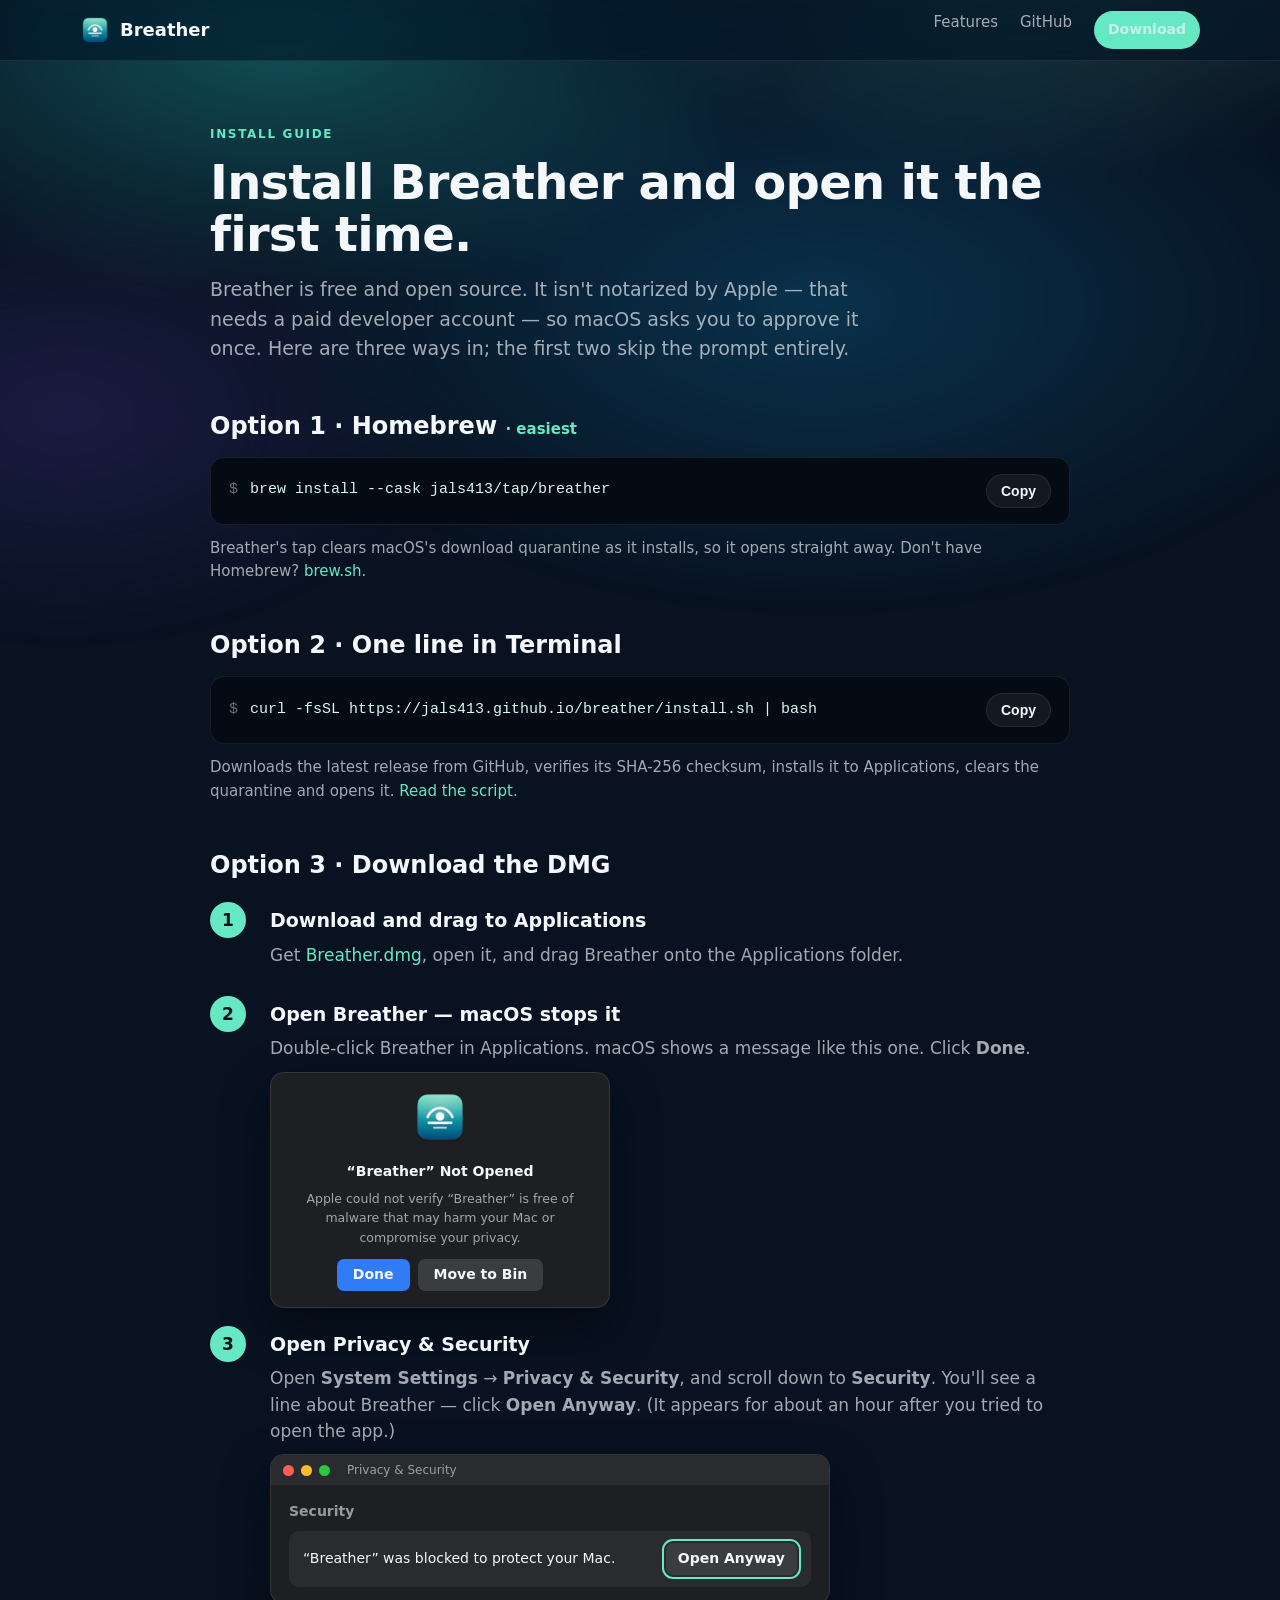
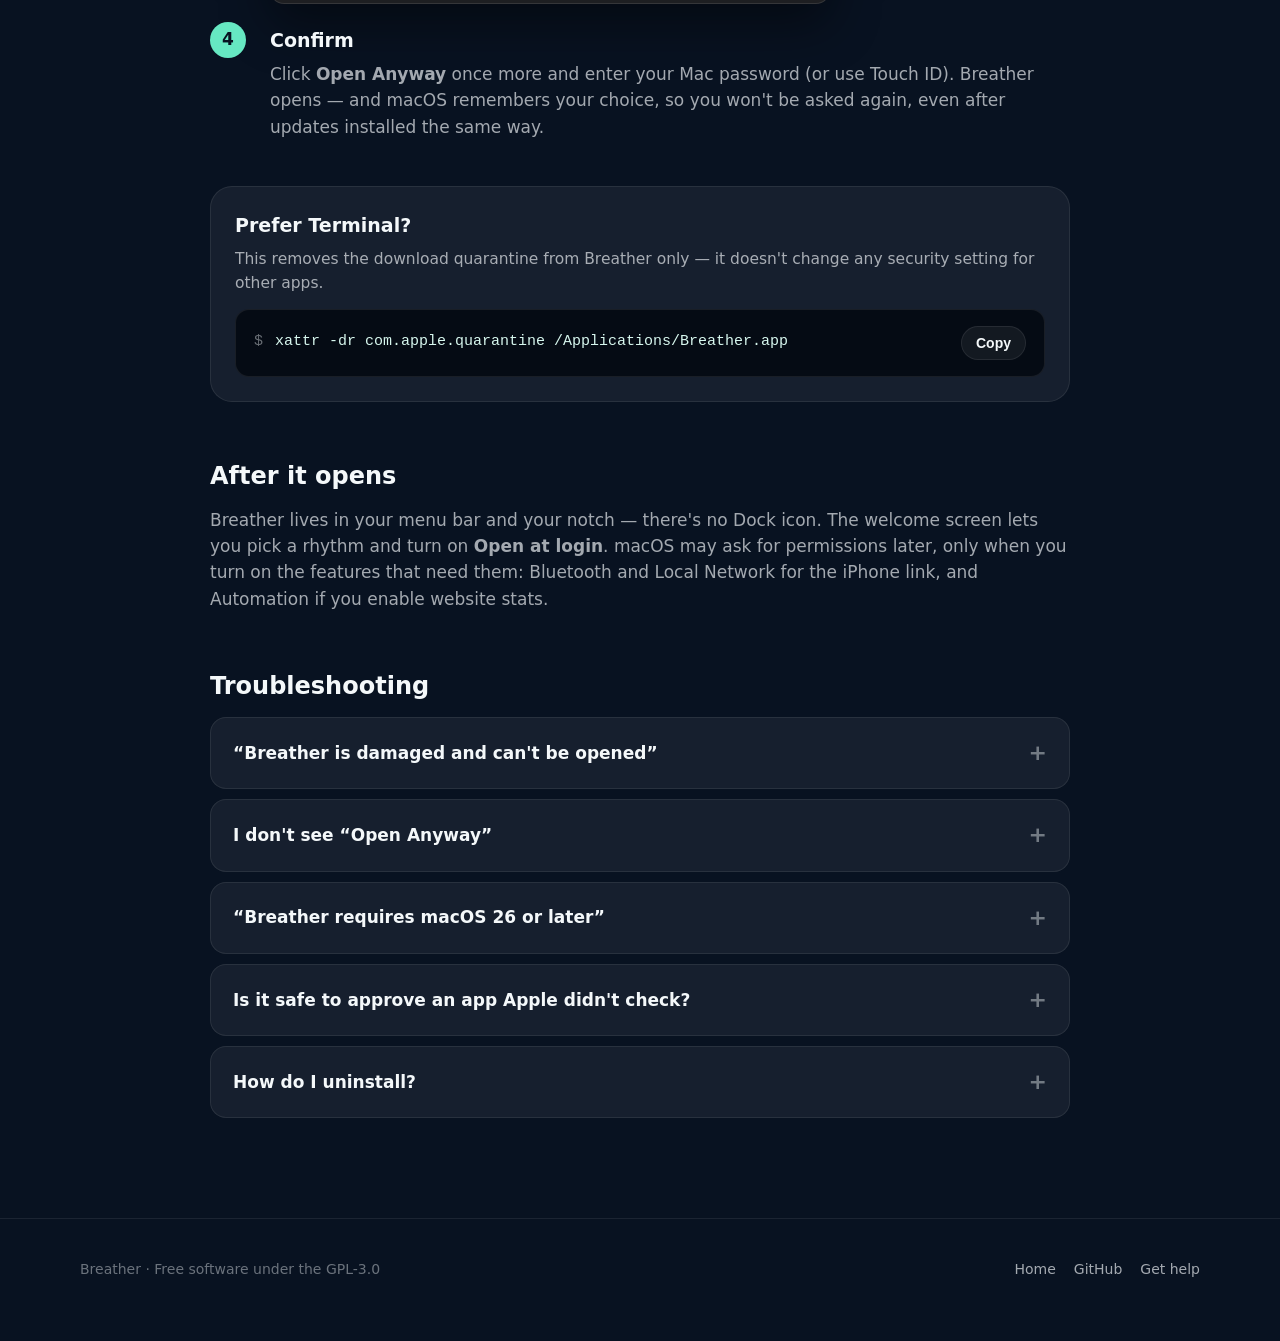
==== website/install.html @ 90437e27 "Ship: GPL-3.0, public README, release pipeline, Homebrew tap, installer, website, update check - scr" ====
<!doctype html>
<html lang="en">
<head>
  <meta charset="utf-8">
  <meta name="viewport" content="width=device-width, initial-scale=1">
  <title>Install guide — Breather</title>
  <meta name="description" content="How to install Breather and open it the first time on macOS: Homebrew, one-line install, or the DMG with a one-time Open Anyway.">
  <meta name="theme-color" content="#081221">
  <link rel="icon" href="assets/img/favicon.png">
  <link rel="stylesheet" href="assets/style.css">
</head>
<body>
  <div class="aurora" aria-hidden="true"></div>

  <nav class="top">
    <div class="wrap">
      <a class="brand" href="./"><img src="assets/img/icon-256.png" alt="">Breather</a>
      <div class="links">
        <a href="./#features">Features</a>
        <a href="https://github.com/jals413/breather">GitHub</a>
        <a class="btn btn-primary btn-small cta" href="https://github.com/jals413/breather/releases/latest/download/Breather.dmg">Download</a>
      </div>
    </div>
  </nav>

  <section style="padding-top:64px">
    <div class="wrap" style="max-width:860px">
      <div class="eyebrow">Install guide</div>
      <h2>Install Breather and open it the first time.</h2>
      <p class="section-lead">Breather is free and open source. It isn't notarized by Apple — that needs a paid developer account — so macOS asks you to approve it once. Here are three ways in; the first two skip the prompt entirely.</p>

      <h3 style="font-size:24px;margin:44px 0 12px">Option 1 · Homebrew <span class="mint" style="font-size:15px;font-weight:600">· easiest</span></h3>
      <div class="code"><span class="prompt">$</span><code>brew install --cask jals413/tap/breather</code><button class="btn btn-glass btn-small copy">Copy</button></div>
      <p class="note">Breather's tap clears macOS's download quarantine as it installs, so it opens straight away. Don't have Homebrew? <a href="https://brew.sh">brew.sh</a>.</p>

      <h3 style="font-size:24px;margin:44px 0 12px">Option 2 · One line in Terminal</h3>
      <div class="code"><span class="prompt">$</span><code>curl -fsSL https://jals413.github.io/breather/install.sh | bash</code><button class="btn btn-glass btn-small copy">Copy</button></div>
      <p class="note">Downloads the latest release from GitHub, verifies its SHA-256 checksum, installs it to Applications, clears the quarantine and opens it. <a href="install.sh">Read the script</a>.</p>

      <h3 style="font-size:24px;margin:44px 0 18px">Option 3 · Download the DMG</h3>
      <div class="steps">
        <div class="step">
          <div>
            <h3>Download and drag to Applications</h3>
            <p>Get <a href="https://github.com/jals413/breather/releases/latest/download/Breather.dmg">Breather.dmg</a>, open it, and drag Breather onto the Applications folder.</p>
          </div>
        </div>

        <div class="step">
          <div>
            <h3>Open Breather — macOS stops it</h3>
            <p>Double-click Breather in Applications. macOS shows a message like this one. Click <b>Done</b>.</p>
            <div class="mac-window" style="max-width:340px">
              <div class="body dialog">
                <img src="assets/img/icon-256.png" alt="">
                <h4>“Breather” Not Opened</h4>
                <p>Apple could not verify “Breather” is free of malware that may harm your Mac or compromise your privacy.</p>
                <div class="btns"><span class="def">Done</span><span>Move to Bin</span></div>
              </div>
            </div>
          </div>
        </div>

        <div class="step">
          <div>
            <h3>Open Privacy &amp; Security</h3>
            <p>Open <b>System Settings</b> → <b>Privacy &amp; Security</b>, and scroll down to <b>Security</b>. You'll see a line about Breather — click <b>Open Anyway</b>. (It appears for about an hour after you tried to open the app.)</p>
            <div class="mac-window">
              <div class="bar"><i></i><i></i><i></i><span>Privacy &amp; Security</span></div>
              <div class="body">
                <div class="muted" style="font-weight:600;margin-bottom:8px">Security</div>
                <div class="group">
                  <div class="row">
                    <span>“Breather” was blocked to protect your Mac.</span>
                    <span class="mac-btn hl">Open Anyway</span>
                  </div>
                </div>
              </div>
            </div>
          </div>
        </div>

        <div class="step">
          <div>
            <h3>Confirm</h3>
            <p>Click <b>Open Anyway</b> once more and enter your Mac password (or use Touch ID). Breather opens — and macOS remembers your choice, so you won't be asked again, even after updates installed the same way.</p>
          </div>
        </div>
      </div>

      <div class="card" style="margin-top:36px">
        <h3 style="margin-top:0">Prefer Terminal?</h3>
        <p style="margin-bottom:14px">This removes the download quarantine from Breather only — it doesn't change any security setting for other apps.</p>
        <div class="code"><span class="prompt">$</span><code>xattr -dr com.apple.quarantine /Applications/Breather.app</code><button class="btn btn-glass btn-small copy">Copy</button></div>
      </div>

      <h3 style="font-size:24px;margin:56px 0 12px">After it opens</h3>
      <p class="note" style="font-size:17px">Breather lives in your menu bar and your notch — there's no Dock icon. The welcome screen lets you pick a rhythm and turn on <b>Open at login</b>. macOS may ask for permissions later, only when you turn on the features that need them: Bluetooth and Local Network for the iPhone link, and Automation if you enable website stats.</p>

      <h3 style="font-size:24px;margin:56px 0 12px">Troubleshooting</h3>
      <details><summary>“Breather is damaged and can't be opened”</summary><p>That's macOS's quarantine message for apps that aren't notarized, not real damage. Run the Terminal command above, or reinstall with Homebrew or the one-line installer.</p></details>
      <details><summary>I don't see “Open Anyway”</summary><p>Try opening Breather again first — the button only appears for about an hour after macOS blocks it. Still nothing? Use the Terminal command above.</p></details>
      <details><summary>“Breather requires macOS 26 or later”</summary><p>Breather uses features introduced in macOS 26 Tahoe. Update in System Settings → General → Software Update.</p></details>
      <details><summary>Is it safe to approve an app Apple didn't check?</summary><p>Only approve apps you trust. Breather's full source is on <a href="https://github.com/jals413/breather">GitHub</a>, every release is built there by GitHub Actions from the tagged code, and each release lists SHA-256 checksums so you can verify the download: <kbd>shasum -a 256 Breather.dmg</kbd>.</p></details>
      <details><summary>How do I uninstall?</summary><p>Quit Breather from the menu bar and move it to the Bin. To also remove its data, delete <kbd>~/Library/Application Support/Breather</kbd> and <kbd>~/Library/Preferences/com.jalthakor.breather.plist</kbd>. With Homebrew: <kbd>brew uninstall --zap --cask breather</kbd>.</p></details>
    </div>
  </section>

  <footer>
    <div class="wrap">
      <span>Breather · Free software under the GPL-3.0</span>
      <div class="links">
        <a href="./">Home</a>
        <a href="https://github.com/jals413/breather">GitHub</a>
        <a href="https://github.com/jals413/breather/issues/new/choose">Get help</a>
      </div>
    </div>
  </footer>

  <script src="assets/site.js"></script>
</body>
</html>
---- website/assets/style.css ----
/* Breather — website styles. Same palette and shapes as the apps. */
:root {
  --mint: #66e8c2;
  --teal: #21b5b0;
  --ocean: #0d618c;
  --night: #081221;
  --amber: #ffb854;
  --sky: #73c7ff;
  --alert: #ff6b6b;
  --text: #f4f8fa;
  --text-2: rgba(244, 248, 250, 0.66);
  --text-3: rgba(244, 248, 250, 0.42);
  --card: rgba(255, 255, 255, 0.06);
  --card-hover: rgba(255, 255, 255, 0.1);
  --stroke: rgba(255, 255, 255, 0.08);
  --radius: 22px;
  --font: -apple-system, BlinkMacSystemFont, "SF Pro Text", "Inter", system-ui, sans-serif;
  --font-round: ui-rounded, "SF Pro Rounded", -apple-system, system-ui, sans-serif;
  --font-mono: ui-monospace, "SF Mono", Menlo, monospace;
  color-scheme: dark;
}

* { box-sizing: border-box; }
html { scroll-behavior: smooth; }
@media (prefers-reduced-motion: reduce) { html { scroll-behavior: auto; } }

body {
  margin: 0;
  font: 17px/1.55 var(--font);
  color: var(--text);
  background: var(--night);
  -webkit-font-smoothing: antialiased;
  overflow-x: hidden;
}

/* The aurora glow behind the page, drawn with layered radial gradients. */
.aurora {
  position: fixed;
  inset: -20vh -20vw auto;
  height: 120vh;
  z-index: -1;
  background:
    radial-gradient(40% 35% at 30% 20%, rgba(33, 181, 176, 0.38), transparent 70%),
    radial-gradient(35% 30% at 72% 12%, rgba(102, 232, 194, 0.22), transparent 70%),
    radial-gradient(45% 40% at 60% 45%, rgba(13, 97, 140, 0.4), transparent 70%),
    radial-gradient(30% 30% at 18% 55%, rgba(82, 56, 160, 0.25), transparent 70%);
  filter: blur(10px);
  animation: drift 26s ease-in-out infinite alternate;
}
@keyframes drift {
  to { transform: translate3d(3vw, 2vh, 0) scale(1.06); }
}
@media (prefers-reduced-motion: reduce) { .aurora { animation: none; } }

a { color: var(--mint); text-decoration: none; }
a:hover { text-decoration: underline; }

.wrap { width: min(1120px, 100% - 40px); margin: 0 auto; }

/* Navigation */
nav.top {
  position: sticky;
  top: 0;
  z-index: 10;
  backdrop-filter: saturate(160%) blur(18px);
  -webkit-backdrop-filter: saturate(160%) blur(18px);
  background: rgba(8, 18, 33, 0.6);
  border-bottom: 1px solid var(--stroke);
}
nav.top .wrap { display: flex; align-items: center; gap: 24px; height: 60px; }
nav.top .brand { display: flex; align-items: center; gap: 10px; color: var(--text); font-weight: 650; font-size: 18px; }
nav.top .brand img { width: 30px; height: 30px; border-radius: 7px; }
nav.top .links { margin-left: auto; display: flex; gap: 22px; font-size: 15px; }
nav.top .links a { color: var(--text-2); }
nav.top .links a:hover { color: var(--text); text-decoration: none; }
@media (max-width: 640px) { nav.top .links a:not(.cta) { display: none; } }

/* Buttons */
.btn {
  display: inline-flex; align-items: center; justify-content: center; gap: 8px;
  padding: 13px 22px; border-radius: 999px; font-weight: 600; font-size: 16px;
  border: 0; cursor: pointer; transition: transform .15s ease, background .15s ease;
}
.btn:hover { text-decoration: none; transform: translateY(-1px) scale(1.02); }
.btn-primary { background: var(--mint); color: var(--night); }
.btn-primary:hover { background: #7ff0cf; }
.btn-glass { background: var(--card); color: var(--text); border: 1px solid var(--stroke); }
.btn-glass:hover { background: var(--card-hover); }
.btn-small { padding: 8px 14px; font-size: 14px; }

/* Hero */
.hero { padding: 72px 0 40px; text-align: center; }
.hero .icon { width: 132px; height: 132px; filter: drop-shadow(0 18px 40px rgba(33, 181, 176, 0.35)); }
.hero h1 { font-size: clamp(44px, 7vw, 76px); line-height: 1.04; letter-spacing: -0.02em; margin: 18px 0 14px; font-weight: 750; }
.hero h1 span { background: linear-gradient(120deg, var(--mint), var(--teal) 50%, var(--sky)); -webkit-background-clip: text; background-clip: text; color: transparent; }
.hero p.lead { font-size: clamp(18px, 2.2vw, 22px); color: var(--text-2); max-width: 680px; margin: 0 auto 28px; }
.hero .actions { display: flex; gap: 12px; justify-content: center; flex-wrap: wrap; }
.hero .meta { margin-top: 16px; color: var(--text-3); font-size: 14px; }

/* The MacBook-top mock with the live notch island */
.stage { margin: 56px auto 0; width: min(880px, 100%); }
.screen-top {
  position: relative;
  height: 300px;
  border-radius: 26px 26px 0 0;
  background:
    radial-gradient(70% 90% at 50% 0%, rgba(33, 181, 176, 0.25), transparent 70%),
    linear-gradient(#0f1c2c, #0a1422);
  border: 1px solid var(--stroke);
  border-bottom: 0;
  overflow: hidden;
}
.menubar {
  height: 32px; display: flex; align-items: center; justify-content: space-between;
  padding: 0 18px; font-size: 13px; color: var(--text-2);
}
.menubar .right { display: flex; gap: 14px; align-items: center; }
.menubar .eye { color: var(--text); font-weight: 600; }
.island {
  position: absolute; top: 0; left: 50%; transform: translateX(-50%);
  width: 186px; height: 32px; background: #000;
  border-radius: 0 0 14px 14px;
  transition: width .5s cubic-bezier(.3, 1.3, .5, 1), height .5s cubic-bezier(.3, 1.3, .5, 1), border-radius .5s ease;
  overflow: hidden; color: #fff;
}
.island .row { position: absolute; left: 0; right: 0; top: 32px; padding: 8px 20px; opacity: 0; transition: opacity .25s ease; display: flex; align-items: center; gap: 12px; }
.island .badge { width: 34px; height: 34px; border-radius: 50%; display: grid; place-items: center; flex: none; }
.island .title { font-weight: 650; font-size: 15px; }
.island .sub { font-size: 12px; color: rgba(255, 255, 255, 0.55); }
.island .time { margin-left: auto; font: 650 24px/1 var(--font-round); font-variant-numeric: tabular-nums; }
.island .pills { position: absolute; left: 20px; right: 20px; top: 92px; display: flex; gap: 8px; opacity: 0; transition: opacity .25s ease; }
.island .pill { font-size: 12px; font-weight: 650; padding: 6px 12px; border-radius: 999px; background: rgba(255, 255, 255, 0.14); }
.island .pill.primary { background: var(--mint); color: var(--night); }
.island .pill.subtle { margin-left: auto; background: rgba(255, 255, 255, 0.07); color: rgba(255, 255, 255, 0.6); }
.island .ears { position: absolute; inset: 0 0 auto; height: 32px; display: flex; justify-content: space-between; align-items: center; padding: 0 14px; opacity: 0; transition: opacity .25s ease; font: 650 12px var(--font-round); }
.island[data-state="peek"] { width: 274px; }
.island[data-state="peek"] .ears { opacity: 1; transition-delay: .15s; }
.island[data-state="headsup"] { width: 420px; height: 136px; border-radius: 0 0 30px 30px; }
.island[data-state="headsup"] .row.headsup, .island[data-state="headsup"] .pills { opacity: 1; transition-delay: .18s; }
.island[data-state="toast"] { width: 410px; height: 90px; border-radius: 0 0 24px 24px; }
.island[data-state="toast"] .row.toast { opacity: 1; transition-delay: .18s; }
.island[data-state="countdown"] { width: 340px; height: 94px; border-radius: 0 0 24px 24px; }
.island[data-state="countdown"] .row.countdown { opacity: 1; transition-delay: .18s; }
@media (max-width: 720px) {
  .menubar .menus, .menubar .right span:not(:last-child):not(.eye) { display: none; }
  .island { max-width: calc(100% - 24px); }
  .island .pill.subtle { display: none; }
}
.stage-caption { text-align: center; color: var(--text-3); font-size: 14px; margin-top: 14px; min-height: 1.5em; }

/* Sections */
section { padding: 90px 0; }
section h2 { font-size: clamp(32px, 4.5vw, 48px); letter-spacing: -0.015em; line-height: 1.1; margin: 0 0 14px; font-weight: 720; }
section p.section-lead { color: var(--text-2); font-size: 19px; max-width: 700px; margin: 0 0 40px; }
.eyebrow { text-transform: uppercase; letter-spacing: .14em; font-size: 12px; font-weight: 700; color: var(--mint); margin-bottom: 12px; }

.grid { display: grid; gap: 16px; grid-template-columns: repeat(auto-fit, minmax(250px, 1fr)); }
.card {
  background: var(--card); border: 1px solid var(--stroke); border-radius: var(--radius);
  padding: 24px; transition: background .2s ease, transform .2s ease;
}
.card:hover { background: var(--card-hover); }
.card h3 { margin: 14px 0 6px; font-size: 19px; font-weight: 650; }
.card p { margin: 0; color: var(--text-2); font-size: 15.5px; }
.ico { width: 42px; height: 42px; border-radius: 50%; display: grid; place-items: center; }
.ico svg { width: 22px; height: 22px; }
.t-mint { background: rgba(102, 232, 194, 0.16); color: var(--mint); }
.t-amber { background: rgba(255, 184, 84, 0.16); color: var(--amber); }
.t-sky { background: rgba(115, 199, 255, 0.16); color: var(--sky); }
.t-violet { background: rgba(167, 139, 250, 0.18); color: #b9a6ff; }
.t-coral { background: rgba(255, 107, 107, 0.16); color: var(--alert); }

/* Showcase strips */
.split { display: grid; gap: 48px; grid-template-columns: 1fr 1fr; align-items: center; }
@media (max-width: 860px) { .split { grid-template-columns: 1fr; } }
.shot { width: 100%; border-radius: 18px; border: 1px solid var(--stroke); display: block; box-shadow: 0 30px 80px rgba(0, 0, 0, 0.45); }
.themes { display: grid; gap: 14px; grid-template-columns: repeat(auto-fill, minmax(240px, 1fr)); }
.themes figure { margin: 0; }
.themes img { width: 100%; aspect-ratio: 16 / 10; object-fit: cover; border-radius: 14px; border: 1px solid var(--stroke); display: block; }
.themes figcaption { color: var(--text-2); font-size: 14px; margin-top: 8px; }
.island-shots { display: grid; gap: 10px; }
.island-shots img { width: 100%; display: block; }

.devices { display: flex; gap: 28px; justify-content: center; align-items: flex-end; flex-wrap: wrap; }
.phone { width: 250px; border-radius: 42px; border: 10px solid #1a1f27; box-shadow: 0 40px 90px rgba(0, 0, 0, 0.5); display: block; background: #000; }
.watch { width: 170px; border-radius: 40px; border: 12px solid #1a1f27; box-shadow: 0 30px 70px rgba(0, 0, 0, 0.5); display: block; }
.device-label { text-align: center; color: var(--text-3); font-size: 13px; margin-top: 12px; }

/* Install */
.install-tabs { display: flex; gap: 8px; margin-bottom: 18px; flex-wrap: wrap; }
.tab { padding: 9px 16px; border-radius: 999px; background: var(--card); border: 1px solid var(--stroke); color: var(--text-2); font: 600 15px var(--font); cursor: pointer; }
.tab[aria-selected="true"] { background: var(--mint); color: var(--night); border-color: transparent; }
.panel { display: none; }
.panel.active { display: block; }
.code {
  position: relative; display: flex; align-items: center; gap: 12px;
  background: #050b14; border: 1px solid var(--stroke); border-radius: 14px; padding: 16px 18px;
  font: 15px/1.5 var(--font-mono); color: #d7f7ee; overflow-x: auto;
}
.code .prompt { color: var(--text-3); user-select: none; }
.code code { white-space: nowrap; }
.code .copy { margin-left: auto; flex: none; }
.note { color: var(--text-2); font-size: 15px; margin-top: 12px; }

/* Steps (install guide) */
.steps { counter-reset: step; display: grid; gap: 18px; }
.step { display: grid; grid-template-columns: 44px 1fr; gap: 16px; align-items: start; }
.step::before {
  counter-increment: step; content: counter(step);
  width: 36px; height: 36px; border-radius: 50%; display: grid; place-items: center;
  background: var(--mint); color: var(--night); font-weight: 750;
}
.step h3 { margin: 4px 0 6px; font-size: 19px; }
.step p { margin: 0 0 10px; color: var(--text-2); }

/* A drawn macOS settings snippet for the guide */
.mac-window {
  background: #1e1f22; border-radius: 14px; border: 1px solid rgba(255, 255, 255, 0.1);
  box-shadow: 0 20px 50px rgba(0, 0, 0, 0.45); overflow: hidden; max-width: 560px; font-size: 14px;
}
.mac-window .bar { height: 30px; display: flex; gap: 7px; align-items: center; padding: 0 12px; background: #2a2b2f; }
.mac-window .bar i { width: 11px; height: 11px; border-radius: 50%; background: #ff5f57; display: block; }
.mac-window .bar i:nth-child(2) { background: #febc2e; }
.mac-window .bar i:nth-child(3) { background: #28c840; }
.mac-window .bar span { margin-left: 10px; color: rgba(255, 255, 255, 0.55); font-size: 12px; }
.mac-window .body { padding: 16px 18px; }
.mac-window .group { background: #2a2b2f; border-radius: 10px; padding: 12px 14px; }
.mac-window .group .row { display: flex; align-items: center; gap: 12px; }
.mac-window .muted { color: rgba(255, 255, 255, 0.55); }
.mac-window .mac-btn { margin-left: auto; padding: 5px 12px; border-radius: 7px; background: #3b3c40; font-weight: 600; white-space: nowrap; }
.mac-window .mac-btn.hl { outline: 2px solid var(--mint); outline-offset: 2px; }
.dialog { text-align: center; }
.dialog img { width: 56px; height: 56px; }
.dialog h4 { margin: 10px 0 6px; font-size: 14px; }
.dialog p { margin: 0 0 12px; color: rgba(255, 255, 255, 0.6); font-size: 12.5px; }
.dialog .btns { display: flex; gap: 8px; justify-content: center; }
.dialog .btns span { padding: 5px 16px; border-radius: 7px; background: #3b3c40; font-weight: 600; }
.dialog .btns span.def { background: #2f7cf6; }

/* FAQ */
details { background: var(--card); border: 1px solid var(--stroke); border-radius: 16px; padding: 18px 22px; margin-bottom: 10px; }
details summary { cursor: pointer; font-weight: 600; font-size: 17px; list-style: none; display: flex; justify-content: space-between; align-items: center; }
details summary::-webkit-details-marker { display: none; }
details summary::after { content: "+"; color: var(--text-3); font-size: 22px; transition: transform .2s ease; }
details[open] summary::after { transform: rotate(45deg); }
details p { color: var(--text-2); margin: 12px 0 0; }

footer { border-top: 1px solid var(--stroke); padding: 40px 0 60px; color: var(--text-3); font-size: 14px; }
footer .wrap { display: flex; gap: 20px; flex-wrap: wrap; align-items: center; }
footer .links { margin-left: auto; display: flex; gap: 18px; }
footer a { color: var(--text-2); }

.center { text-align: center; }
.center p.section-lead { margin-left: auto; margin-right: auto; }
.mint { color: var(--mint); }
kbd { font: 600 13px var(--font-mono); background: var(--card); border: 1px solid var(--stroke); padding: 2px 7px; border-radius: 6px; }
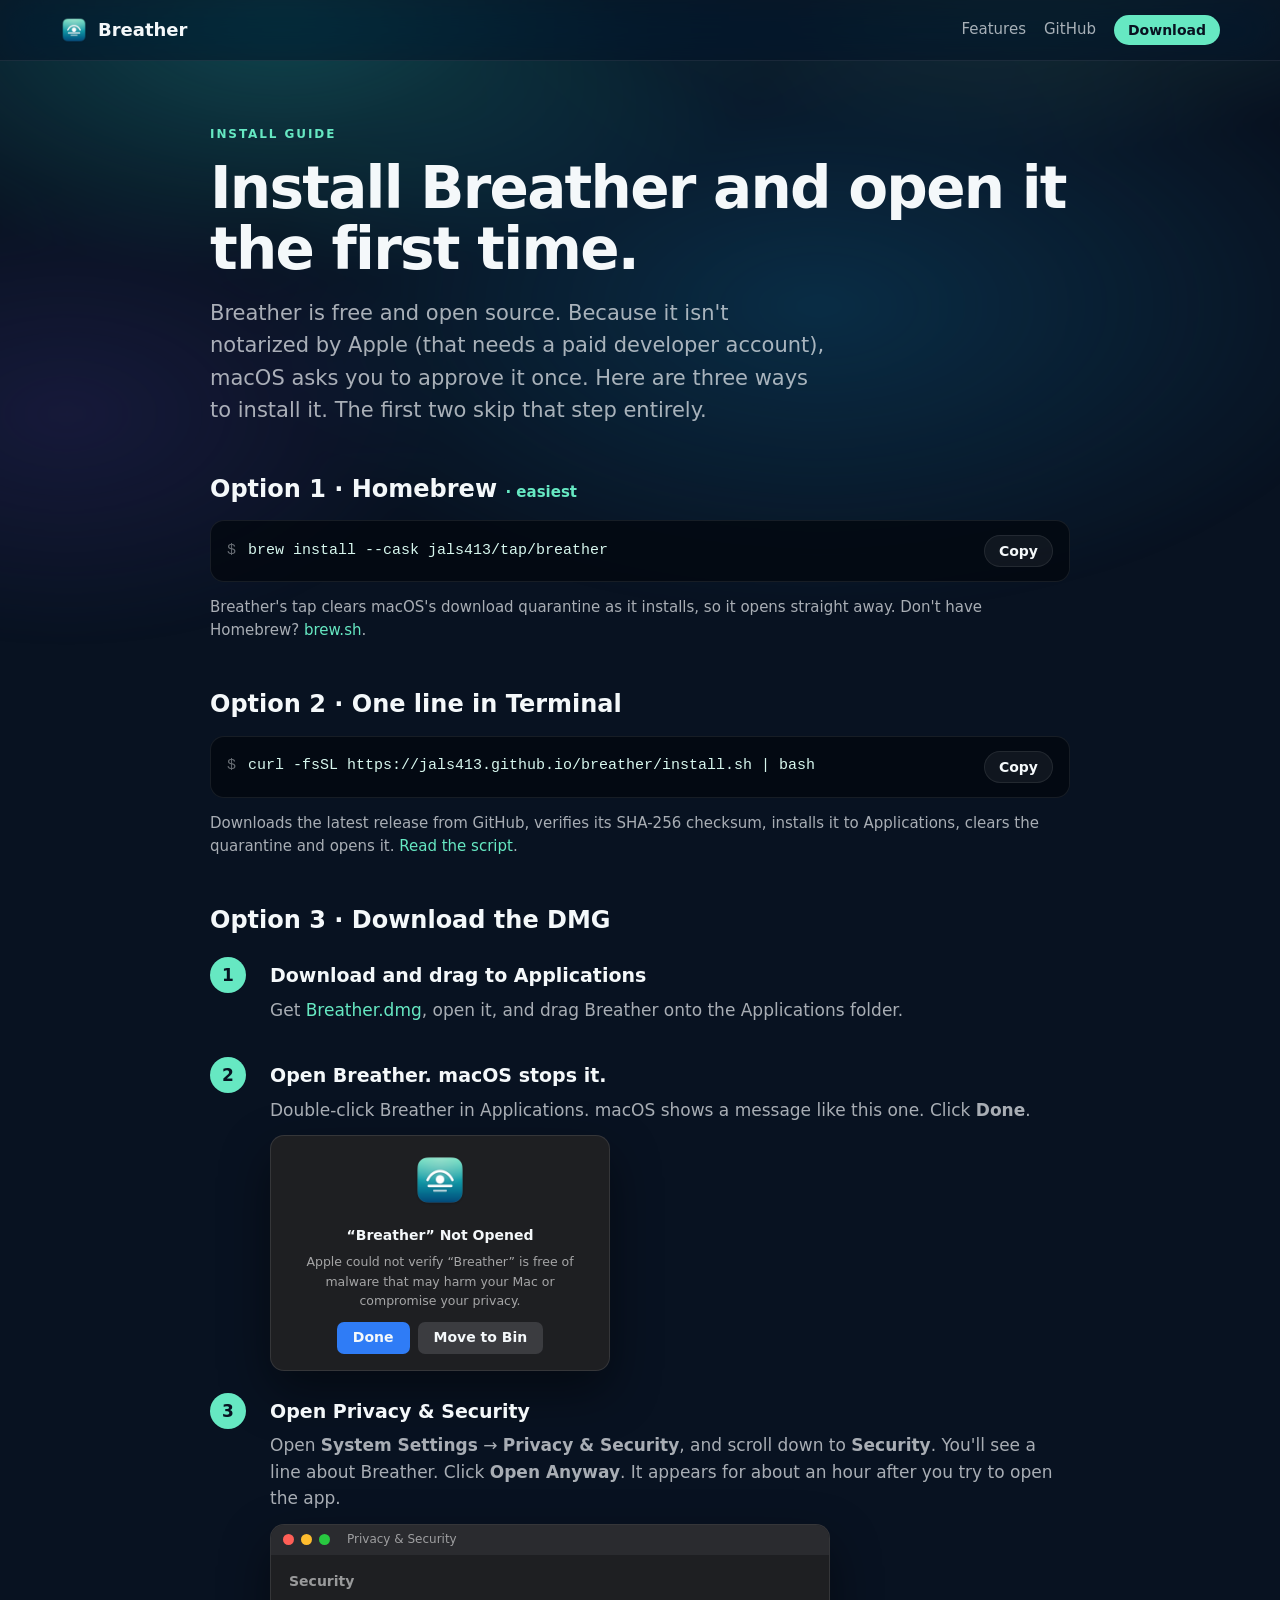
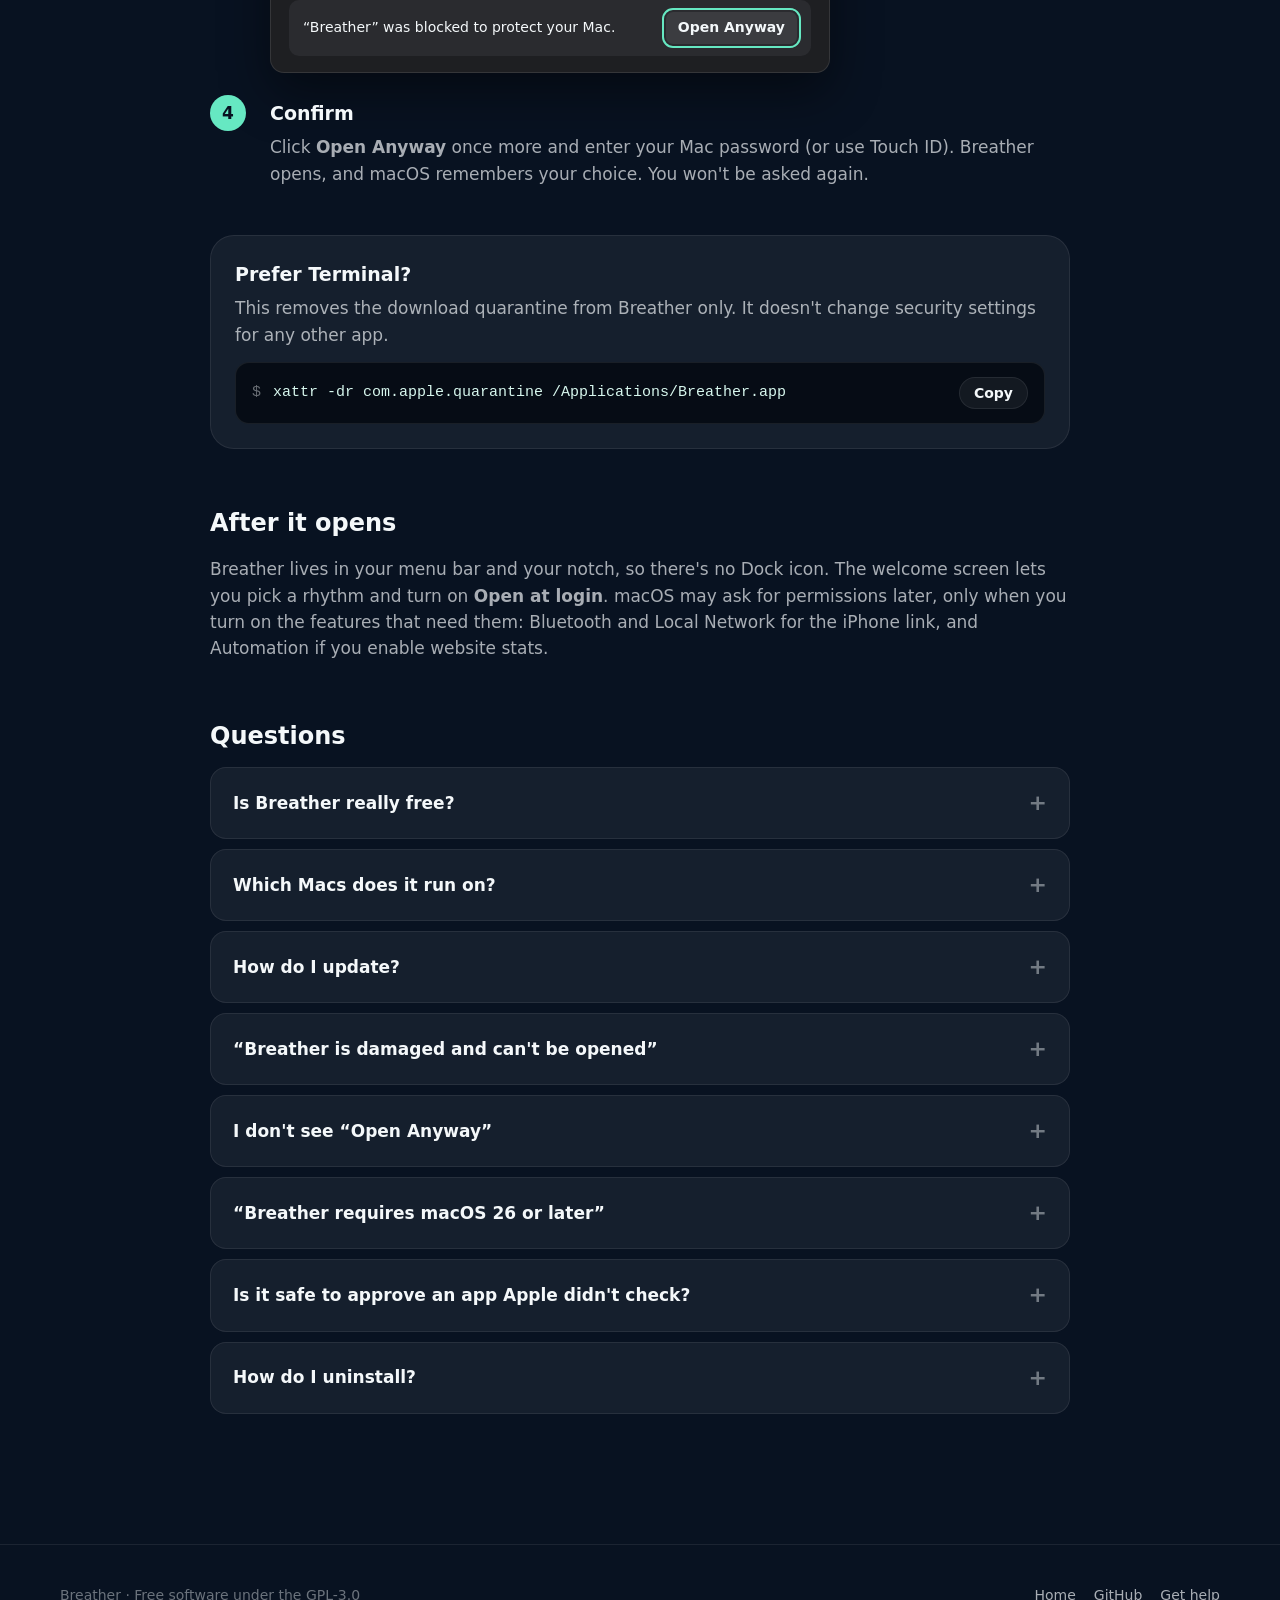
==== commit e4a831e3: "Website redesign: Mac-first desktop demo, open source up front, short feature list; SEO and share pr" ====
--- a/website/install.html
+++ b/website/install.html
@@ -3,10 +3,35 @@
 <head>
   <meta charset="utf-8">
   <meta name="viewport" content="width=device-width, initial-scale=1">
-  <title>Install guide — Breather</title>
-  <meta name="description" content="How to install Breather and open it the first time on macOS: Homebrew, one-line install, or the DMG with a one-time Open Anyway.">
+  <title>Install Breather on your Mac</title>
+  <meta name="description" content="Install Breather with Homebrew, one line in Terminal, or the DMG, and open it the first time with a one-time Open Anyway.">
+  <link rel="canonical" href="https://jals413.github.io/breather/install.html">
+  <meta name="robots" content="index, follow">
+  <meta name="author" content="Jal Thakor">
   <meta name="theme-color" content="#081221">
-  <link rel="icon" href="assets/img/favicon.png">
+  <meta name="color-scheme" content="dark">
+
+  <!-- Share previews (Open Graph: Slack, Discord, LinkedIn, iMessage, Reddit, Hacker News) -->
+  <meta property="og:type" content="website">
+  <meta property="og:site_name" content="Breather">
+  <meta property="og:title" content="Install Breather on your Mac">
+  <meta property="og:description" content="Install Breather with Homebrew, one line in Terminal, or the DMG, and open it the first time with a one-time Open Anyway.">
+  <meta property="og:url" content="https://jals413.github.io/breather/install.html">
+  <meta property="og:image" content="https://jals413.github.io/breather/assets/img/social.png">
+  <meta property="og:image:width" content="1200">
+  <meta property="og:image:height" content="630">
+  <meta property="og:image:alt" content="Breather: break reminders that grow out of your MacBook's notch. Free and open source.">
+  <meta property="og:locale" content="en_US">
+
+  <!-- X / Twitter -->
+  <meta name="twitter:card" content="summary_large_image">
+  <meta name="twitter:title" content="Install Breather on your Mac">
+  <meta name="twitter:description" content="Install Breather with Homebrew, one line in Terminal, or the DMG, and open it the first time with a one-time Open Anyway.">
+  <meta name="twitter:image" content="https://jals413.github.io/breather/assets/img/social.png">
+  <meta name="twitter:image:alt" content="Breather: break reminders that grow out of your MacBook's notch. Free and open source.">
+
+  <link rel="icon" type="image/png" sizes="64x64" href="assets/img/favicon.png">
+  <link rel="apple-touch-icon" href="assets/img/apple-touch-icon.png">
   <link rel="stylesheet" href="assets/style.css">
 </head>
 <body>
@@ -27,7 +52,7 @@
     <div class="wrap" style="max-width:860px">
       <div class="eyebrow">Install guide</div>
       <h2>Install Breather and open it the first time.</h2>
-      <p class="section-lead">Breather is free and open source. It isn't notarized by Apple — that needs a paid developer account — so macOS asks you to approve it once. Here are three ways in; the first two skip the prompt entirely.</p>
+      <p class="section-lead">Breather is free and open source. Because it isn't notarized by Apple (that needs a paid developer account), macOS asks you to approve it once. Here are three ways to install it. The first two skip that step entirely.</p>
 
       <h3 style="font-size:24px;margin:44px 0 12px">Option 1 · Homebrew <span class="mint" style="font-size:15px;font-weight:600">· easiest</span></h3>
       <div class="code"><span class="prompt">$</span><code>brew install --cask jals413/tap/breather</code><button class="btn btn-glass btn-small copy">Copy</button></div>
@@ -48,7 +73,7 @@
 
         <div class="step">
           <div>
-            <h3>Open Breather — macOS stops it</h3>
+            <h3>Open Breather. macOS stops it.</h3>
             <p>Double-click Breather in Applications. macOS shows a message like this one. Click <b>Done</b>.</p>
             <div class="mac-window" style="max-width:340px">
               <div class="body dialog">
@@ -64,7 +89,7 @@
         <div class="step">
           <div>
             <h3>Open Privacy &amp; Security</h3>
-            <p>Open <b>System Settings</b> → <b>Privacy &amp; Security</b>, and scroll down to <b>Security</b>. You'll see a line about Breather — click <b>Open Anyway</b>. (It appears for about an hour after you tried to open the app.)</p>
+            <p>Open <b>System Settings</b> → <b>Privacy &amp; Security</b>, and scroll down to <b>Security</b>. You'll see a line about Breather. Click <b>Open Anyway</b>. It appears for about an hour after you try to open the app.</p>
             <div class="mac-window">
               <div class="bar"><i></i><i></i><i></i><span>Privacy &amp; Security</span></div>
               <div class="body">
@@ -83,23 +108,26 @@
         <div class="step">
           <div>
             <h3>Confirm</h3>
-            <p>Click <b>Open Anyway</b> once more and enter your Mac password (or use Touch ID). Breather opens — and macOS remembers your choice, so you won't be asked again, even after updates installed the same way.</p>
+            <p>Click <b>Open Anyway</b> once more and enter your Mac password (or use Touch ID). Breather opens, and macOS remembers your choice. You won't be asked again.</p>
           </div>
         </div>
       </div>
 
       <div class="card" style="margin-top:36px">
         <h3 style="margin-top:0">Prefer Terminal?</h3>
-        <p style="margin-bottom:14px">This removes the download quarantine from Breather only — it doesn't change any security setting for other apps.</p>
+        <p style="margin-bottom:14px">This removes the download quarantine from Breather only. It doesn't change security settings for any other app.</p>
         <div class="code"><span class="prompt">$</span><code>xattr -dr com.apple.quarantine /Applications/Breather.app</code><button class="btn btn-glass btn-small copy">Copy</button></div>
       </div>
 
       <h3 style="font-size:24px;margin:56px 0 12px">After it opens</h3>
-      <p class="note" style="font-size:17px">Breather lives in your menu bar and your notch — there's no Dock icon. The welcome screen lets you pick a rhythm and turn on <b>Open at login</b>. macOS may ask for permissions later, only when you turn on the features that need them: Bluetooth and Local Network for the iPhone link, and Automation if you enable website stats.</p>
+      <p class="note" style="font-size:17px">Breather lives in your menu bar and your notch, so there's no Dock icon. The welcome screen lets you pick a rhythm and turn on <b>Open at login</b>. macOS may ask for permissions later, only when you turn on the features that need them: Bluetooth and Local Network for the iPhone link, and Automation if you enable website stats.</p>
 
-      <h3 style="font-size:24px;margin:56px 0 12px">Troubleshooting</h3>
+      <h3 style="font-size:24px;margin:56px 0 12px">Questions</h3>
+      <details><summary>Is Breather really free?</summary><p>Yes. It's free and open source under the GNU GPL v3.0, with no trials, subscriptions or accounts.</p></details>
+      <details><summary>Which Macs does it run on?</summary><p>Any Mac running macOS 26 Tahoe or later, including macOS 27, on Apple silicon or Intel. On Macs without a notch, alerts appear as a floating pill under the menu bar.</p></details>
+      <details><summary>How do I update?</summary><p>Breather tells you in the notch when a new version is out. With Homebrew, run <kbd>brew upgrade --cask breather</kbd>. Otherwise run the one-line installer again or download the new DMG.</p></details>
       <details><summary>“Breather is damaged and can't be opened”</summary><p>That's macOS's quarantine message for apps that aren't notarized, not real damage. Run the Terminal command above, or reinstall with Homebrew or the one-line installer.</p></details>
-      <details><summary>I don't see “Open Anyway”</summary><p>Try opening Breather again first — the button only appears for about an hour after macOS blocks it. Still nothing? Use the Terminal command above.</p></details>
+      <details><summary>I don't see “Open Anyway”</summary><p>Try opening Breather again first. The button only appears for about an hour after macOS blocks it. Still nothing? Use the Terminal command above.</p></details>
       <details><summary>“Breather requires macOS 26 or later”</summary><p>Breather uses features introduced in macOS 26 Tahoe. Update in System Settings → General → Software Update.</p></details>
       <details><summary>Is it safe to approve an app Apple didn't check?</summary><p>Only approve apps you trust. Breather's full source is on <a href="https://github.com/jals413/breather">GitHub</a>, every release is built there by GitHub Actions from the tagged code, and each release lists SHA-256 checksums so you can verify the download: <kbd>shasum -a 256 Breather.dmg</kbd>.</p></details>
       <details><summary>How do I uninstall?</summary><p>Quit Breather from the menu bar and move it to the Bin. To also remove its data, delete <kbd>~/Library/Application Support/Breather</kbd> and <kbd>~/Library/Preferences/com.jalthakor.breather.plist</kbd>. With Homebrew: <kbd>brew uninstall --zap --cask breather</kbd>.</p></details>
--- a/website/assets/style.css
+++ b/website/assets/style.css
@@ -1,4 +1,4 @@
-/* Breather — website styles. Same palette and shapes as the apps. */
+/* Breather website. Same palette, shapes and type as the apps. */
 :root {
   --mint: #66e8c2;
   --teal: #21b5b0;
@@ -8,13 +8,14 @@
   --sky: #73c7ff;
   --alert: #ff6b6b;
   --text: #f4f8fa;
-  --text-2: rgba(244, 248, 250, 0.66);
+  --text-2: rgba(244, 248, 250, 0.68);
   --text-3: rgba(244, 248, 250, 0.42);
-  --card: rgba(255, 255, 255, 0.06);
-  --card-hover: rgba(255, 255, 255, 0.1);
+  --card: rgba(255, 255, 255, 0.055);
+  --card-hover: rgba(255, 255, 255, 0.09);
   --stroke: rgba(255, 255, 255, 0.08);
-  --radius: 22px;
+  --radius: 24px;
   --font: -apple-system, BlinkMacSystemFont, "SF Pro Text", "Inter", system-ui, sans-serif;
+  --font-display: -apple-system, BlinkMacSystemFont, "SF Pro Display", "Inter", system-ui, sans-serif;
   --font-round: ui-rounded, "SF Pro Rounded", -apple-system, system-ui, sans-serif;
   --font-mono: ui-monospace, "SF Mono", Menlo, monospace;
   color-scheme: dark;
@@ -22,8 +23,6 @@
 
 * { box-sizing: border-box; }
 html { scroll-behavior: smooth; }
-@media (prefers-reduced-motion: reduce) { html { scroll-behavior: auto; } }
-
 body {
   margin: 0;
   font: 17px/1.55 var(--font);
@@ -32,178 +31,278 @@
   -webkit-font-smoothing: antialiased;
   overflow-x: hidden;
 }
-
-/* The aurora glow behind the page, drawn with layered radial gradients. */
+a { color: var(--mint); text-decoration: none; }
+a:hover { text-decoration: underline; }
+img { max-width: 100%; }
+.wrap { width: min(1160px, 100% - 40px); margin: 0 auto; }
+.center { text-align: center; }
+
+/* Background glow */
 .aurora {
-  position: fixed;
-  inset: -20vh -20vw auto;
-  height: 120vh;
-  z-index: -1;
+  position: fixed; inset: -20vh -20vw auto; height: 120vh; z-index: -1; pointer-events: none;
   background:
-    radial-gradient(40% 35% at 30% 20%, rgba(33, 181, 176, 0.38), transparent 70%),
-    radial-gradient(35% 30% at 72% 12%, rgba(102, 232, 194, 0.22), transparent 70%),
-    radial-gradient(45% 40% at 60% 45%, rgba(13, 97, 140, 0.4), transparent 70%),
-    radial-gradient(30% 30% at 18% 55%, rgba(82, 56, 160, 0.25), transparent 70%);
+    radial-gradient(40% 35% at 30% 18%, rgba(33, 181, 176, 0.32), transparent 70%),
+    radial-gradient(35% 30% at 72% 10%, rgba(102, 232, 194, 0.18), transparent 70%),
+    radial-gradient(45% 40% at 60% 45%, rgba(13, 97, 140, 0.34), transparent 70%),
+    radial-gradient(30% 30% at 18% 55%, rgba(82, 56, 160, 0.2), transparent 70%);
   filter: blur(10px);
   animation: drift 26s ease-in-out infinite alternate;
 }
-@keyframes drift {
-  to { transform: translate3d(3vw, 2vh, 0) scale(1.06); }
-}
-@media (prefers-reduced-motion: reduce) { .aurora { animation: none; } }
-
-a { color: var(--mint); text-decoration: none; }
-a:hover { text-decoration: underline; }
-
-.wrap { width: min(1120px, 100% - 40px); margin: 0 auto; }
-
-/* Navigation */
+@keyframes drift { to { transform: translate3d(3vw, 2vh, 0) scale(1.06); } }
+
+/* Scroll reveal */
+.reveal { opacity: 0; transform: translateY(22px); transition: opacity .8s ease, transform .8s cubic-bezier(.2, .8, .2, 1); }
+.reveal.in { opacity: 1; transform: none; }
+
+@media (prefers-reduced-motion: reduce) {
+  html { scroll-behavior: auto; }
+  .aurora, .marquee .track { animation: none !important; }
+  .reveal { opacity: 1; transform: none; transition: none; }
+}
+
+/* Nav */
 nav.top {
-  position: sticky;
-  top: 0;
-  z-index: 10;
-  backdrop-filter: saturate(160%) blur(18px);
-  -webkit-backdrop-filter: saturate(160%) blur(18px);
-  background: rgba(8, 18, 33, 0.6);
-  border-bottom: 1px solid var(--stroke);
+  position: sticky; top: 0; z-index: 20;
+  backdrop-filter: saturate(170%) blur(20px); -webkit-backdrop-filter: saturate(170%) blur(20px);
+  background: rgba(8, 18, 33, 0.55); border-bottom: 1px solid var(--stroke);
 }
 nav.top .wrap { display: flex; align-items: center; gap: 24px; height: 60px; }
 nav.top .brand { display: flex; align-items: center; gap: 10px; color: var(--text); font-weight: 650; font-size: 18px; }
-nav.top .brand img { width: 30px; height: 30px; border-radius: 7px; }
-nav.top .links { margin-left: auto; display: flex; gap: 22px; font-size: 15px; }
-nav.top .links a { color: var(--text-2); }
-nav.top .links a:hover { color: var(--text); text-decoration: none; }
-@media (max-width: 640px) { nav.top .links a:not(.cta) { display: none; } }
+nav.top .brand:hover { text-decoration: none; }
+nav.top .brand img { width: 28px; height: 28px; border-radius: 7px; }
+nav.top .links { margin-left: auto; display: flex; gap: 18px; align-items: center; font-size: 15px; }
+nav.top .links a:not(.btn) { color: var(--text-2); display: inline-flex; align-items: center; gap: 6px; }
+nav.top .links a:not(.btn):hover { color: var(--text); text-decoration: none; }
 
 /* Buttons */
 .btn {
-  display: inline-flex; align-items: center; justify-content: center; gap: 8px;
-  padding: 13px 22px; border-radius: 999px; font-weight: 600; font-size: 16px;
-  border: 0; cursor: pointer; transition: transform .15s ease, background .15s ease;
-}
-.btn:hover { text-decoration: none; transform: translateY(-1px) scale(1.02); }
-.btn-primary { background: var(--mint); color: var(--night); }
-.btn-primary:hover { background: #7ff0cf; }
+  display: inline-flex; align-items: center; justify-content: center; gap: 9px;
+  padding: 12px 22px; border-radius: 999px; font: 600 16px var(--font);
+  border: 0; cursor: pointer; transition: transform .18s ease, background .18s ease, box-shadow .18s ease;
+}
+.btn:hover { text-decoration: none; transform: translateY(-1px); }
+.btn-primary { background: var(--mint); color: var(--night); box-shadow: 0 10px 30px rgba(102, 232, 194, 0.25); }
+.btn-primary:hover { background: #82f2d2; box-shadow: 0 14px 40px rgba(102, 232, 194, 0.35); }
 .btn-glass { background: var(--card); color: var(--text); border: 1px solid var(--stroke); }
 .btn-glass:hover { background: var(--card-hover); }
-.btn-small { padding: 8px 14px; font-size: 14px; }
+.btn-small { padding: 7px 14px; font-size: 14px; box-shadow: none; }
+.btn-large { padding: 15px 28px; font-size: 17px; }
 
 /* Hero */
-.hero { padding: 72px 0 40px; text-align: center; }
-.hero .icon { width: 132px; height: 132px; filter: drop-shadow(0 18px 40px rgba(33, 181, 176, 0.35)); }
-.hero h1 { font-size: clamp(44px, 7vw, 76px); line-height: 1.04; letter-spacing: -0.02em; margin: 18px 0 14px; font-weight: 750; }
-.hero h1 span { background: linear-gradient(120deg, var(--mint), var(--teal) 50%, var(--sky)); -webkit-background-clip: text; background-clip: text; color: transparent; }
-.hero p.lead { font-size: clamp(18px, 2.2vw, 22px); color: var(--text-2); max-width: 680px; margin: 0 auto 28px; }
-.hero .actions { display: flex; gap: 12px; justify-content: center; flex-wrap: wrap; }
+.hero { padding: 76px 0 30px; text-align: center; }
+.oss-pill {
+  display: inline-flex; align-items: center; gap: 8px; padding: 7px 14px; border-radius: 999px;
+  background: rgba(102, 232, 194, 0.1); border: 1px solid rgba(102, 232, 194, 0.28);
+  color: var(--mint); font-size: 14px; font-weight: 600;
+}
+.oss-pill:hover { text-decoration: none; background: rgba(102, 232, 194, 0.16); }
+.oss-pill .dot { width: 7px; height: 7px; border-radius: 50%; background: var(--mint); box-shadow: 0 0 10px var(--mint); }
+.oss-pill .sep { opacity: .5; }
+.oss-pill .arrow { transition: transform .2s ease; }
+.oss-pill:hover .arrow { transform: translateX(3px); }
+.hero h1 {
+  font: 760 clamp(48px, 8vw, 92px)/1.02 var(--font-display); letter-spacing: -0.035em; margin: 22px 0 18px;
+}
+.hero h1 span { background: linear-gradient(110deg, var(--mint), var(--teal) 45%, var(--sky)); -webkit-background-clip: text; background-clip: text; color: transparent; }
+.hero .lead { font-size: clamp(19px, 2.2vw, 23px); color: var(--text-2); max-width: 640px; margin: 0 auto 32px; }
+.actions { display: flex; gap: 12px; justify-content: center; flex-wrap: wrap; }
 .hero .meta { margin-top: 16px; color: var(--text-3); font-size: 14px; }
 
-/* The MacBook-top mock with the live notch island */
-.stage { margin: 56px auto 0; width: min(880px, 100%); }
-.screen-top {
-  position: relative;
-  height: 300px;
-  border-radius: 26px 26px 0 0;
+/* MacBook demo */
+.demo-wrap { width: min(1060px, 100% - 32px); margin: 64px auto 0; transition-delay: .15s; }
+.macbook { position: relative; }
+.screen {
+  position: relative; aspect-ratio: 16 / 10; border-radius: 22px 22px 6px 6px; overflow: hidden;
+  background: #000; border: 12px solid #0b0b0d; border-bottom-width: 18px;
+  box-shadow: 0 0 0 1px rgba(255, 255, 255, 0.08), 0 50px 120px rgba(0, 0, 0, 0.6), 0 0 120px rgba(33, 181, 176, 0.12);
+}
+.base {
+  height: 18px; margin: 0 -5%; border-radius: 0 0 18px 18px;
+  background: linear-gradient(#2a2c31, #121316); box-shadow: 0 20px 40px rgba(0, 0, 0, 0.5);
+}
+.base::after { content: ""; display: block; width: 16%; height: 6px; margin: 0 auto; border-radius: 0 0 8px 8px; background: #0b0b0d; }
+.notch { position: absolute; top: 0; left: 50%; width: 15.5%; height: 4.6%; transform: translateX(-50%); background: #000; border-radius: 0 0 10px 10px; z-index: 6; }
+
+/* The canvas is laid out at 1000×625 and scaled to fit (see site.js). */
+.canvas { position: absolute; top: 0; left: 0; width: 1000px; height: 625px; transform-origin: top left; text-align: left; }
+.wallpaper {
+  position: absolute; inset: 0;
   background:
-    radial-gradient(70% 90% at 50% 0%, rgba(33, 181, 176, 0.25), transparent 70%),
-    linear-gradient(#0f1c2c, #0a1422);
-  border: 1px solid var(--stroke);
-  border-bottom: 0;
-  overflow: hidden;
+    radial-gradient(60% 70% at 20% 30%, #1d6d7a, transparent 70%),
+    radial-gradient(50% 60% at 80% 20%, #3a2c78, transparent 70%),
+    radial-gradient(70% 70% at 60% 90%, #0e4f6b, transparent 70%),
+    #0a1726;
 }
 .menubar {
-  height: 32px; display: flex; align-items: center; justify-content: space-between;
-  padding: 0 18px; font-size: 13px; color: var(--text-2);
-}
-.menubar .right { display: flex; gap: 14px; align-items: center; }
-.menubar .eye { color: var(--text); font-weight: 600; }
+  position: absolute; inset: 0 0 auto; height: 28px; z-index: 2;
+  display: flex; justify-content: space-between; align-items: center; padding: 0 16px;
+  background: rgba(10, 16, 26, 0.35); backdrop-filter: blur(20px); font-size: 13px; color: rgba(255, 255, 255, 0.92);
+}
+.menubar .left, .menubar .right { display: flex; gap: 16px; align-items: center; }
+.menubar .left span { color: rgba(255, 255, 255, 0.85); }
+.mb-mark { display: flex; color: #fff; }
+.window {
+  position: absolute; left: 140px; top: 78px; width: 720px; height: 470px; border-radius: 14px; overflow: hidden;
+  background: rgba(22, 24, 30, 0.94); box-shadow: 0 30px 80px rgba(0, 0, 0, 0.5), 0 0 0 1px rgba(255, 255, 255, 0.08);
+}
+.window .titlebar { height: 38px; display: flex; align-items: center; gap: 8px; padding: 0 14px; background: rgba(255, 255, 255, 0.04); border-bottom: 1px solid rgba(255, 255, 255, 0.06); }
+.window .titlebar i { width: 12px; height: 12px; border-radius: 50%; background: #ff5f57; }
+.window .titlebar i:nth-child(2) { background: #febc2e; }
+.window .titlebar i:nth-child(3) { background: #28c840; }
+.window .titlebar span { margin-left: 12px; color: rgba(255, 255, 255, 0.5); font-size: 12.5px; }
+.code-lines { padding: 22px 26px; font: 15px/1.9 var(--font-mono); color: #d6dbe4; }
+.code-lines .k { color: #ff7ab2; font-weight: 500; }
+.code-lines .t { color: #6bdfff; font-weight: 500; }
+.code-lines .n { color: #d9c97c; font-weight: 500; }
+.caret { display: inline-block; width: 2px; height: 18px; background: #fff; vertical-align: -3px; animation: blink 1s steps(1) infinite; }
+@keyframes blink { 50% { opacity: 0; } }
+
+/* Island */
 .island {
-  position: absolute; top: 0; left: 50%; transform: translateX(-50%);
-  width: 186px; height: 32px; background: #000;
-  border-radius: 0 0 14px 14px;
-  transition: width .5s cubic-bezier(.3, 1.3, .5, 1), height .5s cubic-bezier(.3, 1.3, .5, 1), border-radius .5s ease;
-  overflow: hidden; color: #fff;
-}
-.island .row { position: absolute; left: 0; right: 0; top: 32px; padding: 8px 20px; opacity: 0; transition: opacity .25s ease; display: flex; align-items: center; gap: 12px; }
+  position: absolute; top: 0; left: 50%; transform: translateX(-50%); z-index: 5;
+  width: 158px; height: 29px; background: #000; border-radius: 0 0 12px 12px; overflow: hidden; color: #fff;
+  transition: width .55s cubic-bezier(.3, 1.25, .5, 1), height .55s cubic-bezier(.3, 1.25, .5, 1), border-radius .5s ease;
+}
+.island .ears { position: absolute; inset: 0 0 auto; height: 29px; display: flex; justify-content: space-between; align-items: center; padding: 0 16px; opacity: 0; transition: opacity .25s ease; font: 650 12px var(--font-round); font-variant-numeric: tabular-nums; }
+.island .ring { width: 13px; height: 13px; border-radius: 50%; border: 2.4px solid var(--amber); border-right-color: rgba(255, 255, 255, 0.15); }
+.island .ears span:last-child { color: var(--amber); }
+.island .iz { position: absolute; left: 0; right: 0; top: 29px; padding: 8px 20px; opacity: 0; transition: opacity .2s ease; }
+.island .row { display: flex; align-items: center; gap: 12px; }
 .island .badge { width: 34px; height: 34px; border-radius: 50%; display: grid; place-items: center; flex: none; }
+.island .badge.amber { background: rgba(255, 184, 84, 0.18); color: var(--amber); }
 .island .title { font-weight: 650; font-size: 15px; }
 .island .sub { font-size: 12px; color: rgba(255, 255, 255, 0.55); }
-.island .time { margin-left: auto; font: 650 24px/1 var(--font-round); font-variant-numeric: tabular-nums; }
-.island .pills { position: absolute; left: 20px; right: 20px; top: 92px; display: flex; gap: 8px; opacity: 0; transition: opacity .25s ease; }
+.island .time { margin-left: auto; font: 650 25px/1 var(--font-round); font-variant-numeric: tabular-nums; }
+.amber-t { color: var(--amber); }
+.island .pills { display: flex; gap: 8px; margin-top: 12px; }
 .island .pill { font-size: 12px; font-weight: 650; padding: 6px 12px; border-radius: 999px; background: rgba(255, 255, 255, 0.14); }
 .island .pill.primary { background: var(--mint); color: var(--night); }
 .island .pill.subtle { margin-left: auto; background: rgba(255, 255, 255, 0.07); color: rgba(255, 255, 255, 0.6); }
-.island .ears { position: absolute; inset: 0 0 auto; height: 32px; display: flex; justify-content: space-between; align-items: center; padding: 0 14px; opacity: 0; transition: opacity .25s ease; font: 650 12px var(--font-round); }
-.island[data-state="peek"] { width: 274px; }
+.island[data-state="peek"] { width: 252px; }
 .island[data-state="peek"] .ears { opacity: 1; transition-delay: .15s; }
-.island[data-state="headsup"] { width: 420px; height: 136px; border-radius: 0 0 30px 30px; }
-.island[data-state="headsup"] .row.headsup, .island[data-state="headsup"] .pills { opacity: 1; transition-delay: .18s; }
-.island[data-state="toast"] { width: 410px; height: 90px; border-radius: 0 0 24px 24px; }
-.island[data-state="toast"] .row.toast { opacity: 1; transition-delay: .18s; }
-.island[data-state="countdown"] { width: 340px; height: 94px; border-radius: 0 0 24px 24px; }
-.island[data-state="countdown"] .row.countdown { opacity: 1; transition-delay: .18s; }
-@media (max-width: 720px) {
-  .menubar .menus, .menubar .right span:not(:last-child):not(.eye) { display: none; }
-  .island { max-width: calc(100% - 24px); }
-  .island .pill.subtle { display: none; }
-}
-.stage-caption { text-align: center; color: var(--text-3); font-size: 14px; margin-top: 14px; min-height: 1.5em; }
+.island[data-state="headsup"] { width: 420px; height: 140px; border-radius: 0 0 30px 30px; }
+.island[data-state="headsup"] .headsup { opacity: 1; transition-delay: .2s; }
+.island[data-state="countdown"] { width: 340px; height: 88px; border-radius: 0 0 24px 24px; }
+.island[data-state="countdown"] .countdown { opacity: 1; transition-delay: .2s; }
+
+/* Full-screen break */
+.break { position: absolute; inset: 0; z-index: 4; opacity: 0; pointer-events: none; transition: opacity 1s ease; display: grid; place-items: center; }
+.break.on { opacity: 1; }
+.break-aurora {
+  position: absolute; inset: 0;
+  background:
+    radial-gradient(55% 60% at 30% 30%, rgba(41, 110, 104, 0.95), transparent 70%),
+    radial-gradient(50% 55% at 75% 35%, rgba(70, 40, 120, 0.9), transparent 70%),
+    radial-gradient(60% 60% at 50% 85%, rgba(14, 60, 100, 0.95), transparent 70%),
+    #08111f;
+  animation: drift 14s ease-in-out infinite alternate;
+}
+.break-content { position: relative; text-align: center; transform: scale(.96); transition: transform 1.2s cubic-bezier(.2, .8, .2, 1); }
+.break.on .break-content { transform: none; }
+.break .kind { font-size: 12px; font-weight: 650; letter-spacing: .28em; color: rgba(255, 255, 255, 0.65); margin-bottom: 22px; }
+.ring-wrap { position: relative; width: 210px; height: 210px; margin: 0 auto; }
+.halo { position: absolute; inset: -50px; border-radius: 50%; background: radial-gradient(circle, rgba(255, 255, 255, 0.16), transparent 65%); animation: breathe 8s ease-in-out infinite; }
+@keyframes breathe { 0%, 100% { transform: scale(.82); } 50% { transform: scale(1.18); } }
+.ring-svg { position: absolute; inset: 0; transform: rotate(-90deg); }
+.ring-svg circle { fill: none; stroke-width: 4; }
+.ring-svg .track { stroke: rgba(255, 255, 255, 0.14); }
+.ring-svg .prog { stroke: #fff; stroke-linecap: round; stroke-dasharray: 326.7; stroke-dashoffset: 0; transition: stroke-dashoffset .3s linear; }
+.break-time { position: absolute; inset: 0; display: grid; place-items: center; font: 200 58px var(--font-round); font-variant-numeric: tabular-nums; }
+.breathe { margin-top: 26px; color: rgba(255, 255, 255, 0.7); font-size: 16px; font-weight: 500; transition: opacity .6s ease; }
+.message { margin-top: 10px; font: 650 28px var(--font-display); letter-spacing: -0.01em; }
+
+.demo-caption { text-align: center; color: var(--text-2); font-size: 16px; margin: 26px 0 0; min-height: 1.6em; transition: opacity .3s ease; }
 
 /* Sections */
-section { padding: 90px 0; }
-section h2 { font-size: clamp(32px, 4.5vw, 48px); letter-spacing: -0.015em; line-height: 1.1; margin: 0 0 14px; font-weight: 720; }
-section p.section-lead { color: var(--text-2); font-size: 19px; max-width: 700px; margin: 0 0 40px; }
-.eyebrow { text-transform: uppercase; letter-spacing: .14em; font-size: 12px; font-weight: 700; color: var(--mint); margin-bottom: 12px; }
-
-.grid { display: grid; gap: 16px; grid-template-columns: repeat(auto-fit, minmax(250px, 1fr)); }
-.card {
-  background: var(--card); border: 1px solid var(--stroke); border-radius: var(--radius);
-  padding: 24px; transition: background .2s ease, transform .2s ease;
-}
-.card:hover { background: var(--card-hover); }
-.card h3 { margin: 14px 0 6px; font-size: 19px; font-weight: 650; }
-.card p { margin: 0; color: var(--text-2); font-size: 15.5px; }
-.ico { width: 42px; height: 42px; border-radius: 50%; display: grid; place-items: center; }
-.ico svg { width: 22px; height: 22px; }
-.t-mint { background: rgba(102, 232, 194, 0.16); color: var(--mint); }
-.t-amber { background: rgba(255, 184, 84, 0.16); color: var(--amber); }
-.t-sky { background: rgba(115, 199, 255, 0.16); color: var(--sky); }
-.t-violet { background: rgba(167, 139, 250, 0.18); color: #b9a6ff; }
-.t-coral { background: rgba(255, 107, 107, 0.16); color: var(--alert); }
-
-/* Showcase strips */
-.split { display: grid; gap: 48px; grid-template-columns: 1fr 1fr; align-items: center; }
-@media (max-width: 860px) { .split { grid-template-columns: 1fr; } }
-.shot { width: 100%; border-radius: 18px; border: 1px solid var(--stroke); display: block; box-shadow: 0 30px 80px rgba(0, 0, 0, 0.45); }
-.themes { display: grid; gap: 14px; grid-template-columns: repeat(auto-fill, minmax(240px, 1fr)); }
-.themes figure { margin: 0; }
-.themes img { width: 100%; aspect-ratio: 16 / 10; object-fit: cover; border-radius: 14px; border: 1px solid var(--stroke); display: block; }
-.themes figcaption { color: var(--text-2); font-size: 14px; margin-top: 8px; }
-.island-shots { display: grid; gap: 10px; }
-.island-shots img { width: 100%; display: block; }
-
-.devices { display: flex; gap: 28px; justify-content: center; align-items: flex-end; flex-wrap: wrap; }
-.phone { width: 250px; border-radius: 42px; border: 10px solid #1a1f27; box-shadow: 0 40px 90px rgba(0, 0, 0, 0.5); display: block; background: #000; }
-.watch { width: 170px; border-radius: 40px; border: 12px solid #1a1f27; box-shadow: 0 30px 70px rgba(0, 0, 0, 0.5); display: block; }
-.device-label { text-align: center; color: var(--text-3); font-size: 13px; margin-top: 12px; }
-
-/* Install */
-.install-tabs { display: flex; gap: 8px; margin-bottom: 18px; flex-wrap: wrap; }
-.tab { padding: 9px 16px; border-radius: 999px; background: var(--card); border: 1px solid var(--stroke); color: var(--text-2); font: 600 15px var(--font); cursor: pointer; }
-.tab[aria-selected="true"] { background: var(--mint); color: var(--night); border-color: transparent; }
-.panel { display: none; }
-.panel.active { display: block; }
+section { padding: 120px 0; }
+section h2 { font: 740 clamp(36px, 5vw, 58px)/1.06 var(--font-display); letter-spacing: -0.03em; margin: 0 0 16px; }
+.section-lead { color: var(--text-2); font-size: clamp(18px, 2vw, 21px); max-width: 620px; margin: 0 0 40px; }
+.center .section-lead { margin-left: auto; margin-right: auto; }
+.eyebrow { text-transform: uppercase; letter-spacing: .16em; font-size: 12px; font-weight: 700; color: var(--mint); margin-bottom: 14px; }
+
+/* How it works */
+.how { padding-top: 90px; }
+.how-grid { display: grid; gap: 22px; grid-template-columns: repeat(3, 1fr); }
+@media (max-width: 860px) { .how-grid { grid-template-columns: 1fr; } }
+.how-item { padding: 34px 30px; border-radius: var(--radius); background: var(--card); border: 1px solid var(--stroke); }
+.how-item:nth-child(2) { transition-delay: .1s; }
+.how-item:nth-child(3) { transition-delay: .2s; }
+.how-item .num { font: 700 14px var(--font-round); color: var(--mint); letter-spacing: .08em; }
+.how-item h3 { font: 680 25px/1.2 var(--font-display); letter-spacing: -0.015em; margin: 18px 0 10px; }
+.how-item p { margin: 0; color: var(--text-2); }
+
+/* Themes marquee */
+.themes-section { padding-bottom: 100px; }
+.marquee { overflow: hidden; mask-image: linear-gradient(90deg, transparent, #000 10%, #000 90%, transparent); -webkit-mask-image: linear-gradient(90deg, transparent, #000 10%, #000 90%, transparent); }
+.marquee .track { display: flex; gap: 18px; width: max-content; animation: scroll 60s linear infinite; }
+.marquee:hover .track { animation-play-state: paused; }
+.marquee img { width: 360px; aspect-ratio: 16 / 10; object-fit: cover; border-radius: 16px; border: 1px solid var(--stroke); box-shadow: 0 20px 50px rgba(0, 0, 0, 0.4); }
+@keyframes scroll { to { transform: translateX(-50%); } }
+
+/* Features at a glance */
+.features { padding-top: 40px; }
+.feature-list { display: grid; grid-template-columns: repeat(3, 1fr); gap: 34px 40px; margin-top: 48px; }
+@media (max-width: 860px) { .feature-list { grid-template-columns: 1fr; gap: 26px; } }
+.feature { display: flex; gap: 16px; align-items: flex-start; }
+.feature h3 { margin: 2px 0 4px; font: 650 18px var(--font-display); }
+.feature p { margin: 0; color: var(--text-2); font-size: 15.5px; }
+.f-ico { flex: none; width: 42px; height: 42px; border-radius: 12px; display: grid; place-items: center; }
+.f-ico svg { width: 21px; height: 21px; }
+.f-ico.mint { background: rgba(102, 232, 194, 0.14); color: var(--mint); }
+.f-ico.sky { background: rgba(115, 199, 255, 0.14); color: var(--sky); }
+.f-ico.violet { background: rgba(167, 139, 250, 0.16); color: #b9a6ff; }
+.f-ico.amber { background: rgba(255, 184, 84, 0.14); color: var(--amber); }
+.f-ico.coral { background: rgba(255, 107, 107, 0.14); color: var(--alert); }
+
+/* Open source */
+.oss-card {
+  display: grid; grid-template-columns: 1.3fr 1fr; gap: 40px; align-items: center;
+  padding: 64px; border-radius: 34px;
+  background:
+    radial-gradient(70% 90% at 0% 0%, rgba(102, 232, 194, 0.16), transparent 60%),
+    radial-gradient(60% 80% at 100% 100%, rgba(13, 97, 140, 0.35), transparent 60%),
+    rgba(255, 255, 255, 0.04);
+  border: 1px solid rgba(102, 232, 194, 0.22);
+}
+@media (max-width: 860px) { .oss-card { grid-template-columns: 1fr; padding: 40px 28px; } }
+.oss-text p { color: var(--text-2); font-size: 19px; max-width: 520px; margin: 0 0 28px; }
+.actions-left { display: flex; gap: 12px; flex-wrap: wrap; }
+.oss-facts { list-style: none; margin: 0; padding: 0; display: grid; gap: 14px; }
+.oss-facts li { padding: 22px 24px; border-radius: 20px; background: rgba(8, 18, 33, 0.55); border: 1px solid var(--stroke); }
+.oss-facts b { display: block; font: 700 34px/1.1 var(--font-round); color: var(--mint); }
+.oss-facts span { color: var(--text-2); font-size: 15px; }
+
+/* Companion */
+.companion-grid { display: grid; grid-template-columns: 1fr 1.1fr; gap: 60px; align-items: center; }
+@media (max-width: 860px) { .companion-grid { grid-template-columns: 1fr; } }
+.companion-devices { position: relative; display: flex; justify-content: center; align-items: flex-end; gap: 0; min-height: 420px; }
+.phone { width: 230px; border-radius: 40px; border: 9px solid #17191f; box-shadow: 0 40px 90px rgba(0, 0, 0, 0.55); background: #000; }
+.watch { width: 150px; margin-left: -40px; margin-bottom: 30px; border-radius: 38px; border: 11px solid #17191f; box-shadow: 0 30px 70px rgba(0, 0, 0, 0.55); }
+
+/* Get it */
+.get { padding-bottom: 140px; }
+.get-icon { width: 108px; height: 108px; filter: drop-shadow(0 18px 40px rgba(33, 181, 176, 0.35)); margin-bottom: 18px; }
+.get .section-lead { margin-bottom: 28px; }
+.get-code { max-width: 560px; margin: 26px auto 0; }
+
+/* Code boxes */
 .code {
-  position: relative; display: flex; align-items: center; gap: 12px;
-  background: #050b14; border: 1px solid var(--stroke); border-radius: 14px; padding: 16px 18px;
+  position: relative; display: flex; align-items: center; gap: 12px; text-align: left;
+  background: rgba(3, 8, 15, 0.8); border: 1px solid var(--stroke); border-radius: 14px; padding: 14px 16px;
   font: 15px/1.5 var(--font-mono); color: #d7f7ee; overflow-x: auto;
 }
 .code .prompt { color: var(--text-3); user-select: none; }
 .code code { white-space: nowrap; }
 .code .copy { margin-left: auto; flex: none; }
-.note { color: var(--text-2); font-size: 15px; margin-top: 12px; }
-
-/* Steps (install guide) */
-.steps { counter-reset: step; display: grid; gap: 18px; }
+.note { color: var(--text-2); font-size: 15px; margin-top: 14px; }
+kbd { font: 600 13px var(--font-mono); background: var(--card); border: 1px solid var(--stroke); padding: 2px 7px; border-radius: 6px; }
+
+/* Install guide page */
+.card { background: var(--card); border: 1px solid var(--stroke); border-radius: var(--radius); padding: 24px; }
+.card h3 { margin: 0 0 6px; font-size: 19px; font-weight: 650; }
+.card p { margin: 0; color: var(--text-2); }
+.mint { color: var(--mint); }
+.steps { counter-reset: step; display: grid; gap: 22px; }
 .step { display: grid; grid-template-columns: 44px 1fr; gap: 16px; align-items: start; }
 .step::before {
   counter-increment: step; content: counter(step);
@@ -211,13 +310,8 @@
   background: var(--mint); color: var(--night); font-weight: 750;
 }
 .step h3 { margin: 4px 0 6px; font-size: 19px; }
-.step p { margin: 0 0 10px; color: var(--text-2); }
-
-/* A drawn macOS settings snippet for the guide */
-.mac-window {
-  background: #1e1f22; border-radius: 14px; border: 1px solid rgba(255, 255, 255, 0.1);
-  box-shadow: 0 20px 50px rgba(0, 0, 0, 0.45); overflow: hidden; max-width: 560px; font-size: 14px;
-}
+.step p { margin: 0 0 12px; color: var(--text-2); }
+.mac-window { background: #1e1f22; border-radius: 14px; border: 1px solid rgba(255, 255, 255, 0.1); box-shadow: 0 20px 50px rgba(0, 0, 0, 0.45); overflow: hidden; max-width: 560px; font-size: 14px; }
 .mac-window .bar { height: 30px; display: flex; gap: 7px; align-items: center; padding: 0 12px; background: #2a2b2f; }
 .mac-window .bar i { width: 11px; height: 11px; border-radius: 50%; background: #ff5f57; display: block; }
 .mac-window .bar i:nth-child(2) { background: #febc2e; }
@@ -236,8 +330,6 @@
 .dialog .btns { display: flex; gap: 8px; justify-content: center; }
 .dialog .btns span { padding: 5px 16px; border-radius: 7px; background: #3b3c40; font-weight: 600; }
 .dialog .btns span.def { background: #2f7cf6; }
-
-/* FAQ */
 details { background: var(--card); border: 1px solid var(--stroke); border-radius: 16px; padding: 18px 22px; margin-bottom: 10px; }
 details summary { cursor: pointer; font-weight: 600; font-size: 17px; list-style: none; display: flex; justify-content: space-between; align-items: center; }
 details summary::-webkit-details-marker { display: none; }
@@ -249,8 +341,3 @@
 footer .wrap { display: flex; gap: 20px; flex-wrap: wrap; align-items: center; }
 footer .links { margin-left: auto; display: flex; gap: 18px; }
 footer a { color: var(--text-2); }
-
-.center { text-align: center; }
-.center p.section-lead { margin-left: auto; margin-right: auto; }
-.mint { color: var(--mint); }
-kbd { font: 600 13px var(--font-mono); background: var(--card); border: 1px solid var(--stroke); padding: 2px 7px; border-radius: 6px; }
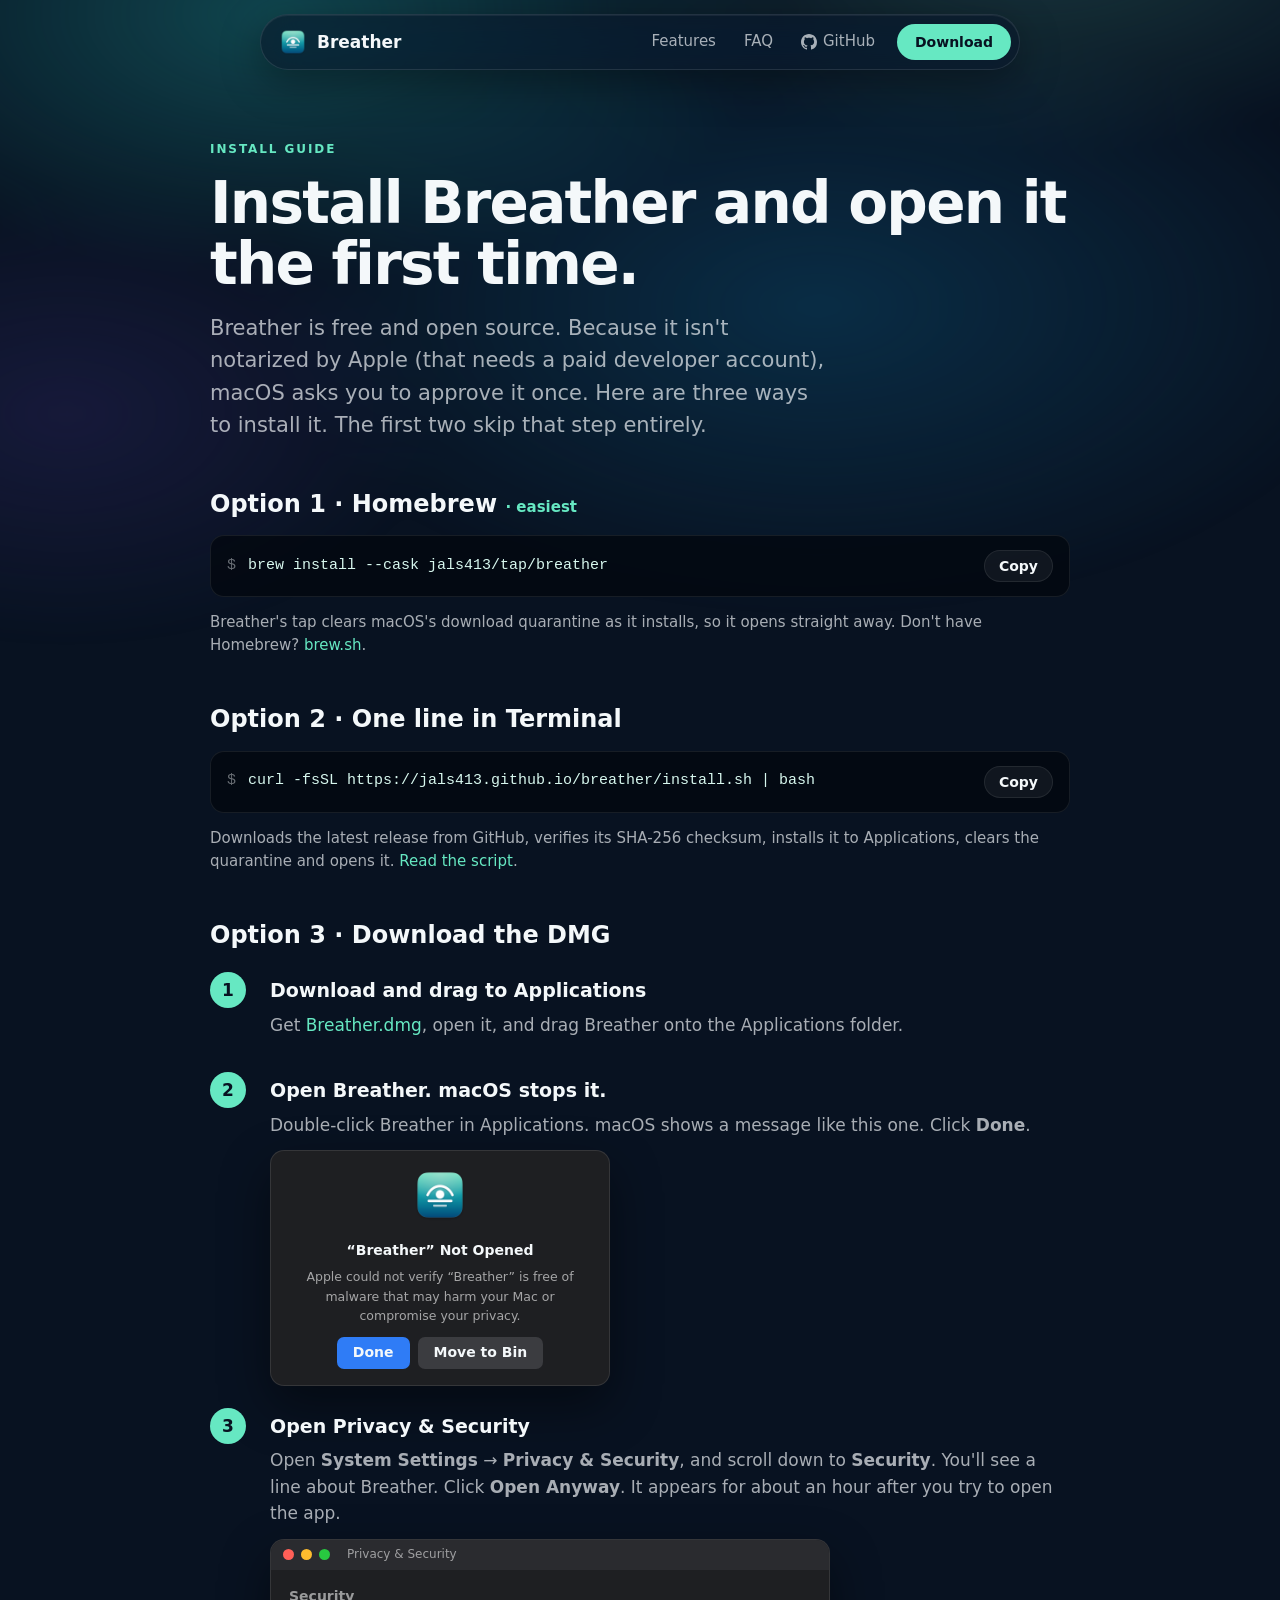
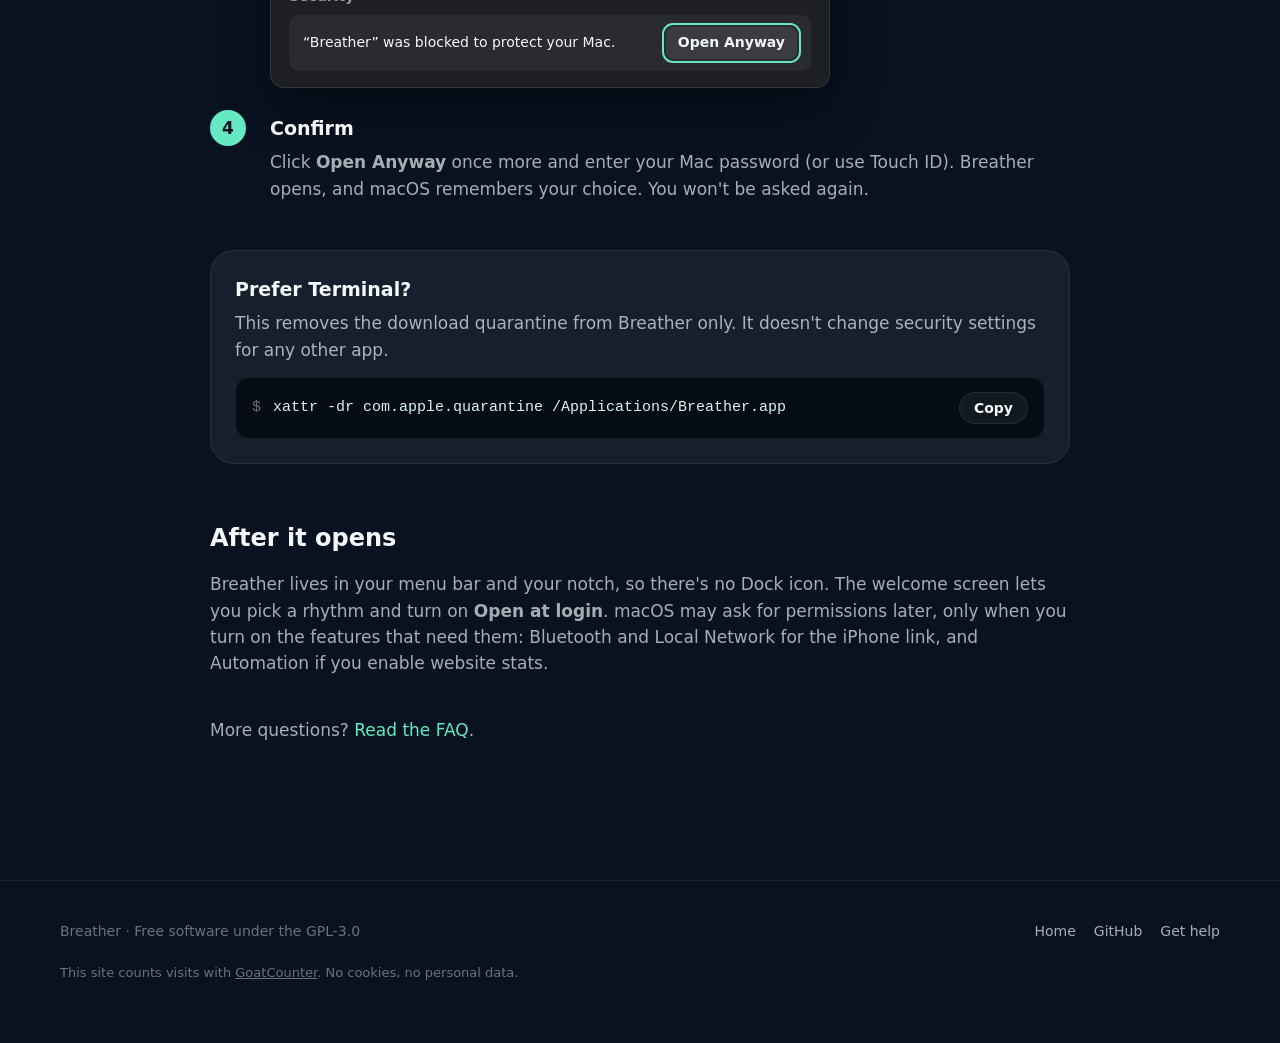
==== commit 296a3a54: "Guided welcome setup, redesigned social card, website polish - Welcome is now a five-step setup (rhy" ====
--- a/website/install.html
+++ b/website/install.html
@@ -18,8 +18,8 @@
   <meta property="og:description" content="Install Breather with Homebrew, one line in Terminal, or the DMG, and open it the first time with a one-time Open Anyway.">
   <meta property="og:url" content="https://jals413.github.io/breather/install.html">
   <meta property="og:image" content="https://jals413.github.io/breather/assets/img/social.png">
-  <meta property="og:image:width" content="1200">
-  <meta property="og:image:height" content="630">
+  <meta property="og:image:width" content="2400">
+  <meta property="og:image:height" content="1260">
   <meta property="og:image:alt" content="Breather: break reminders that grow out of your MacBook's notch. Free and open source.">
   <meta property="og:locale" content="en_US">
 
@@ -33,33 +33,39 @@
   <link rel="icon" type="image/png" sizes="64x64" href="assets/img/favicon.png">
   <link rel="apple-touch-icon" href="assets/img/apple-touch-icon.png">
   <link rel="stylesheet" href="assets/style.css">
+  <!-- Visitor counts: GoatCounter (open source, no cookies, no personal data). -->
+  <script data-goatcounter="https://breather.goatcounter.com/count" async src="https://gc.zgo.at/count.js"></script>
 </head>
 <body>
   <div class="aurora" aria-hidden="true"></div>
 
   <nav class="top">
-    <div class="wrap">
-      <a class="brand" href="./"><img src="assets/img/icon-256.png" alt="">Breather</a>
+    <div class="nav-pill">
+      <a class="brand" href="./"><img src="assets/img/icon-256.png" alt=""><span>Breather</span></a>
       <div class="links">
-        <a href="./#features">Features</a>
-        <a href="https://github.com/jals413/breather">GitHub</a>
-        <a class="btn btn-primary btn-small cta" href="https://github.com/jals413/breather/releases/latest/download/Breather.dmg">Download</a>
+        <a href="./#features" class="nav-features">Features</a>
+        <a href="./#faq">FAQ</a>
+        <a href="https://github.com/jals413/breather" class="gh" data-goatcounter-click="nav-github">
+          <svg viewBox="0 0 16 16" width="16" height="16" fill="currentColor" aria-hidden="true"><path d="M8 0C3.58 0 0 3.58 0 8c0 3.54 2.29 6.53 5.47 7.59.4.07.55-.17.55-.38 0-.19-.01-.82-.01-1.49-2.01.37-2.53-.49-2.69-.94-.09-.23-.48-.94-.82-1.13-.28-.15-.68-.52-.01-.53.63-.01 1.08.58 1.23.82.72 1.21 1.87.87 2.33.66.07-.52.28-.87.51-1.07-1.78-.2-3.64-.89-3.64-3.95 0-.87.31-1.59.82-2.15-.08-.2-.36-1.02.08-2.12 0 0 .67-.21 2.2.82.64-.18 1.32-.27 2-.27.68 0 1.36.09 2 .27 1.53-1.04 2.2-.82 2.2-.82.44 1.1.16 1.92.08 2.12.51.56.82 1.27.82 2.15 0 3.07-1.87 3.75-3.65 3.95.29.25.54.73.54 1.48 0 1.07-.01 1.93-.01 2.2 0 .21.15.46.55.38A8.013 8.013 0 0016 8c0-4.42-3.58-8-8-8z"/></svg>
+          <span>GitHub</span>
+        </a>
+        <a class="btn btn-primary btn-small" href="./#get" data-goatcounter-click="nav-download">Download</a>
       </div>
     </div>
   </nav>
 
-  <section style="padding-top:64px">
+  <section class="page-top">
     <div class="wrap" style="max-width:860px">
       <div class="eyebrow">Install guide</div>
       <h2>Install Breather and open it the first time.</h2>
       <p class="section-lead">Breather is free and open source. Because it isn't notarized by Apple (that needs a paid developer account), macOS asks you to approve it once. Here are three ways to install it. The first two skip that step entirely.</p>
 
       <h3 style="font-size:24px;margin:44px 0 12px">Option 1 · Homebrew <span class="mint" style="font-size:15px;font-weight:600">· easiest</span></h3>
-      <div class="code"><span class="prompt">$</span><code>brew install --cask jals413/tap/breather</code><button class="btn btn-glass btn-small copy">Copy</button></div>
+      <div class="code"><span class="prompt">$</span><code>brew install --cask jals413/tap/breather</code><button class="btn btn-glass btn-small copy" data-event="copy-brew-guide">Copy</button></div>
       <p class="note">Breather's tap clears macOS's download quarantine as it installs, so it opens straight away. Don't have Homebrew? <a href="https://brew.sh">brew.sh</a>.</p>
 
       <h3 style="font-size:24px;margin:44px 0 12px">Option 2 · One line in Terminal</h3>
-      <div class="code"><span class="prompt">$</span><code>curl -fsSL https://jals413.github.io/breather/install.sh | bash</code><button class="btn btn-glass btn-small copy">Copy</button></div>
+      <div class="code"><span class="prompt">$</span><code>curl -fsSL https://jals413.github.io/breather/install.sh | bash</code><button class="btn btn-glass btn-small copy" data-event="copy-curl">Copy</button></div>
       <p class="note">Downloads the latest release from GitHub, verifies its SHA-256 checksum, installs it to Applications, clears the quarantine and opens it. <a href="install.sh">Read the script</a>.</p>
 
       <h3 style="font-size:24px;margin:44px 0 18px">Option 3 · Download the DMG</h3>
@@ -67,7 +73,7 @@
         <div class="step">
           <div>
             <h3>Download and drag to Applications</h3>
-            <p>Get <a href="https://github.com/jals413/breather/releases/latest/download/Breather.dmg">Breather.dmg</a>, open it, and drag Breather onto the Applications folder.</p>
+            <p>Get <a href="https://github.com/jals413/breather/releases/latest/download/Breather.dmg" data-goatcounter-click="download-dmg-guide">Breather.dmg</a>, open it, and drag Breather onto the Applications folder.</p>
           </div>
         </div>
 
@@ -116,21 +122,13 @@
       <div class="card" style="margin-top:36px">
         <h3 style="margin-top:0">Prefer Terminal?</h3>
         <p style="margin-bottom:14px">This removes the download quarantine from Breather only. It doesn't change security settings for any other app.</p>
-        <div class="code"><span class="prompt">$</span><code>xattr -dr com.apple.quarantine /Applications/Breather.app</code><button class="btn btn-glass btn-small copy">Copy</button></div>
+        <div class="code"><span class="prompt">$</span><code>xattr -dr com.apple.quarantine /Applications/Breather.app</code><button class="btn btn-glass btn-small copy" data-event="copy-xattr">Copy</button></div>
       </div>
 
       <h3 style="font-size:24px;margin:56px 0 12px">After it opens</h3>
       <p class="note" style="font-size:17px">Breather lives in your menu bar and your notch, so there's no Dock icon. The welcome screen lets you pick a rhythm and turn on <b>Open at login</b>. macOS may ask for permissions later, only when you turn on the features that need them: Bluetooth and Local Network for the iPhone link, and Automation if you enable website stats.</p>
 
-      <h3 style="font-size:24px;margin:56px 0 12px">Questions</h3>
-      <details><summary>Is Breather really free?</summary><p>Yes. It's free and open source under the GNU GPL v3.0, with no trials, subscriptions or accounts.</p></details>
-      <details><summary>Which Macs does it run on?</summary><p>Any Mac running macOS 26 Tahoe or later, including macOS 27, on Apple silicon or Intel. On Macs without a notch, alerts appear as a floating pill under the menu bar.</p></details>
-      <details><summary>How do I update?</summary><p>Breather tells you in the notch when a new version is out. With Homebrew, run <kbd>brew upgrade --cask breather</kbd>. Otherwise run the one-line installer again or download the new DMG.</p></details>
-      <details><summary>“Breather is damaged and can't be opened”</summary><p>That's macOS's quarantine message for apps that aren't notarized, not real damage. Run the Terminal command above, or reinstall with Homebrew or the one-line installer.</p></details>
-      <details><summary>I don't see “Open Anyway”</summary><p>Try opening Breather again first. The button only appears for about an hour after macOS blocks it. Still nothing? Use the Terminal command above.</p></details>
-      <details><summary>“Breather requires macOS 26 or later”</summary><p>Breather uses features introduced in macOS 26 Tahoe. Update in System Settings → General → Software Update.</p></details>
-      <details><summary>Is it safe to approve an app Apple didn't check?</summary><p>Only approve apps you trust. Breather's full source is on <a href="https://github.com/jals413/breather">GitHub</a>, every release is built there by GitHub Actions from the tagged code, and each release lists SHA-256 checksums so you can verify the download: <kbd>shasum -a 256 Breather.dmg</kbd>.</p></details>
-      <details><summary>How do I uninstall?</summary><p>Quit Breather from the menu bar and move it to the Bin. To also remove its data, delete <kbd>~/Library/Application Support/Breather</kbd> and <kbd>~/Library/Preferences/com.jalthakor.breather.plist</kbd>. With Homebrew: <kbd>brew uninstall --zap --cask breather</kbd>.</p></details>
+      <p class="note" style="font-size:17px;margin-top:40px">More questions? <a href="./#faq">Read the FAQ</a>.</p>
     </div>
   </section>
 
@@ -142,6 +140,7 @@
         <a href="https://github.com/jals413/breather">GitHub</a>
         <a href="https://github.com/jals413/breather/issues/new/choose">Get help</a>
       </div>
+      <p class="privacy">This site counts visits with <a href="https://www.goatcounter.com">GoatCounter</a>. No cookies, no personal data.</p>
     </div>
   </footer>
 
--- a/website/assets/style.css
+++ b/website/assets/style.css
@@ -60,19 +60,29 @@
   .reveal { opacity: 1; transform: none; transition: none; }
 }
 
-/* Nav */
-nav.top {
-  position: sticky; top: 0; z-index: 20;
-  backdrop-filter: saturate(170%) blur(20px); -webkit-backdrop-filter: saturate(170%) blur(20px);
-  background: rgba(8, 18, 33, 0.55); border-bottom: 1px solid var(--stroke);
-}
-nav.top .wrap { display: flex; align-items: center; gap: 24px; height: 60px; }
-nav.top .brand { display: flex; align-items: center; gap: 10px; color: var(--text); font-weight: 650; font-size: 18px; }
+/* Nav: a floating glass pill */
+nav.top { position: fixed; top: 14px; left: 0; right: 0; z-index: 30; display: flex; justify-content: center; padding: 0 16px; pointer-events: none; }
+.nav-pill {
+  pointer-events: auto; width: min(760px, 100%); height: 56px; padding: 0 8px 0 18px;
+  display: flex; align-items: center; gap: 20px; border-radius: 999px;
+  background: rgba(14, 24, 40, 0.62); border: 1px solid rgba(255, 255, 255, 0.1);
+  backdrop-filter: saturate(180%) blur(22px); -webkit-backdrop-filter: saturate(180%) blur(22px);
+  box-shadow: 0 12px 40px rgba(0, 0, 0, 0.35), inset 0 1px 0 rgba(255, 255, 255, 0.06);
+  transition: background .3s ease, box-shadow .3s ease;
+}
+nav.top.scrolled .nav-pill { background: rgba(10, 18, 32, 0.82); box-shadow: 0 16px 50px rgba(0, 0, 0, 0.5), inset 0 1px 0 rgba(255, 255, 255, 0.06); }
+nav.top .brand { display: flex; align-items: center; gap: 10px; color: var(--text); font-weight: 650; font-size: 17px; }
 nav.top .brand:hover { text-decoration: none; }
 nav.top .brand img { width: 28px; height: 28px; border-radius: 7px; }
-nav.top .links { margin-left: auto; display: flex; gap: 18px; align-items: center; font-size: 15px; }
-nav.top .links a:not(.btn) { color: var(--text-2); display: inline-flex; align-items: center; gap: 6px; }
-nav.top .links a:not(.btn):hover { color: var(--text); text-decoration: none; }
+nav.top .links { margin-left: auto; display: flex; gap: 4px; align-items: center; font-size: 15px; }
+nav.top .links a:not(.btn) { color: var(--text-2); display: inline-flex; align-items: center; gap: 6px; padding: 8px 12px; border-radius: 999px; transition: color .2s ease, background .2s ease; }
+nav.top .links a:not(.btn):hover { color: var(--text); background: rgba(255, 255, 255, 0.07); text-decoration: none; }
+nav.top .links .btn { margin-left: 6px; padding: 10px 18px; }
+@media (max-width: 560px) {
+  .nav-pill { gap: 8px; padding-left: 14px; }
+  nav.top .links .gh span, nav.top .links a.nav-features:not(.btn) { display: none; }
+  nav.top .links a:not(.btn) { padding: 8px 9px; }
+}
 
 /* Buttons */
 .btn {
@@ -89,7 +99,8 @@
 .btn-large { padding: 15px 28px; font-size: 17px; }
 
 /* Hero */
-.hero { padding: 76px 0 30px; text-align: center; }
+.hero { padding: 150px 0 30px; text-align: center; }
+.page-top { padding-top: 140px; }
 .oss-pill {
   display: inline-flex; align-items: center; gap: 8px; padding: 7px 14px; border-radius: 999px;
   background: rgba(102, 232, 194, 0.1); border: 1px solid rgba(102, 232, 194, 0.28);
@@ -185,33 +196,41 @@
 .island[data-state="countdown"] { width: 340px; height: 88px; border-radius: 0 0 24px 24px; }
 .island[data-state="countdown"] .countdown { opacity: 1; transition-delay: .2s; }
 
-/* Full-screen break */
-.break { position: absolute; inset: 0; z-index: 4; opacity: 0; pointer-events: none; transition: opacity 1s ease; display: grid; place-items: center; }
+/* Full-screen break: the Forest look (aurora, large rounded digits, mint text). */
+.break { position: absolute; inset: 0; z-index: 4; opacity: 0; pointer-events: none; transition: opacity 1s ease; display: grid; place-items: center; overflow: hidden; --b-green: #8cf7a6; }
 .break.on { opacity: 1; }
 .break-aurora {
-  position: absolute; inset: 0;
+  /* Oversized so the slow drift never uncovers an edge. */
+  position: absolute; inset: -12%;
   background:
-    radial-gradient(55% 60% at 30% 30%, rgba(41, 110, 104, 0.95), transparent 70%),
-    radial-gradient(50% 55% at 75% 35%, rgba(70, 40, 120, 0.9), transparent 70%),
-    radial-gradient(60% 60% at 50% 85%, rgba(14, 60, 100, 0.95), transparent 70%),
-    #08111f;
-  animation: drift 14s ease-in-out infinite alternate;
-}
-.break-content { position: relative; text-align: center; transform: scale(.96); transition: transform 1.2s cubic-bezier(.2, .8, .2, 1); }
+    radial-gradient(42% 46% at 38% 46%, rgba(64, 122, 82, 0.95), transparent 72%),
+    radial-gradient(40% 40% at 58% 30%, rgba(22, 74, 50, 0.9), transparent 72%),
+    radial-gradient(36% 46% at 86% 52%, rgba(16, 56, 58, 0.85), transparent 72%),
+    radial-gradient(50% 40% at 50% 100%, rgba(6, 30, 22, 0.9), transparent 70%),
+    #041210;
+  animation: aurora-drift 16s ease-in-out infinite alternate;
+}
+@keyframes aurora-drift { from { transform: translate3d(-2%, -1%, 0) scale(1); } to { transform: translate3d(2%, 1.5%, 0) scale(1.05); } }
+.break-content { position: relative; text-align: center; color: var(--b-green); display: flex; flex-direction: column; align-items: center; transform: scale(.96); transition: transform 1.2s cubic-bezier(.2, .8, .2, 1); }
 .break.on .break-content { transform: none; }
-.break .kind { font-size: 12px; font-weight: 650; letter-spacing: .28em; color: rgba(255, 255, 255, 0.65); margin-bottom: 22px; }
-.ring-wrap { position: relative; width: 210px; height: 210px; margin: 0 auto; }
-.halo { position: absolute; inset: -50px; border-radius: 50%; background: radial-gradient(circle, rgba(255, 255, 255, 0.16), transparent 65%); animation: breathe 8s ease-in-out infinite; }
-@keyframes breathe { 0%, 100% { transform: scale(.82); } 50% { transform: scale(1.18); } }
-.ring-svg { position: absolute; inset: 0; transform: rotate(-90deg); }
-.ring-svg circle { fill: none; stroke-width: 4; }
-.ring-svg .track { stroke: rgba(255, 255, 255, 0.14); }
-.ring-svg .prog { stroke: #fff; stroke-linecap: round; stroke-dasharray: 326.7; stroke-dashoffset: 0; transition: stroke-dashoffset .3s linear; }
-.break-time { position: absolute; inset: 0; display: grid; place-items: center; font: 200 58px var(--font-round); font-variant-numeric: tabular-nums; }
-.breathe { margin-top: 26px; color: rgba(255, 255, 255, 0.7); font-size: 16px; font-weight: 500; transition: opacity .6s ease; }
-.message { margin-top: 10px; font: 650 28px var(--font-display); letter-spacing: -0.01em; }
+.b-clock { font: 600 12px var(--font-round); font-variant-numeric: tabular-nums; opacity: .7; margin-bottom: 20px; }
+.break .kind { display: flex; align-items: center; gap: 7px; font-size: 10px; font-weight: 700; letter-spacing: .3em; opacity: .75; }
+.break-time { font: 700 118px/1 var(--font-round); font-variant-numeric: tabular-nums; letter-spacing: -0.02em; margin: 26px 0 18px; text-shadow: 0 0 40px rgba(140, 247, 166, 0.18); }
+.breathe { font-size: 13px; font-weight: 600; opacity: .7; transition: opacity .6s ease; }
+.message { margin-top: 12px; font: 700 25px var(--font-round); letter-spacing: -0.005em; }
+.b-controls { display: flex; gap: 8px; margin-top: 26px; }
+.b-controls span { display: inline-flex; align-items: center; padding: 6px 12px; border-radius: 999px; font-size: 10.5px; font-weight: 600; background: rgba(0, 0, 0, 0.22); border: 1px solid rgba(140, 247, 166, 0.12); }
+.b-controls .end { transition: background .4s ease, color .4s ease; }
+.b-controls .end.ready { background: rgba(60, 190, 110, 0.55); color: #062012; }
+.b-controls .lock { padding: 6px 10px; }
 
 .demo-caption { text-align: center; color: var(--text-2); font-size: 16px; margin: 26px 0 0; min-height: 1.6em; transition: opacity .3s ease; }
+.demo-progress { display: flex; align-items: center; justify-content: center; gap: 14px; margin-top: 14px; }
+.demo-progress[hidden] { display: none; }
+.demo-progress .bar { width: 180px; height: 4px; border-radius: 4px; background: rgba(255, 255, 255, 0.1); overflow: hidden; }
+.demo-progress .bar i { display: block; height: 100%; width: 0; background: linear-gradient(90deg, var(--mint), var(--sky)); border-radius: 4px; }
+.skip-demo { font: 600 13px var(--font); color: var(--text-2); background: var(--card); border: 1px solid var(--stroke); border-radius: 999px; padding: 6px 12px; cursor: pointer; }
+.skip-demo:hover { color: var(--text); background: var(--card-hover); }
 
 /* Sections */
 section { padding: 120px 0; }
@@ -278,6 +297,12 @@
 .companion-devices { position: relative; display: flex; justify-content: center; align-items: flex-end; gap: 0; min-height: 420px; }
 .phone { width: 230px; border-radius: 40px; border: 9px solid #17191f; box-shadow: 0 40px 90px rgba(0, 0, 0, 0.55); background: #000; }
 .watch { width: 150px; margin-left: -40px; margin-bottom: 30px; border-radius: 38px; border: 11px solid #17191f; box-shadow: 0 30px 70px rgba(0, 0, 0, 0.55); }
+
+/* FAQ */
+.faq { padding-top: 40px; scroll-margin-top: 60px; }
+.faq-wrap { max-width: 820px; }
+.faq-list { margin-top: 44px; }
+section[id] { scroll-margin-top: 70px; }
 
 /* Get it */
 .get { padding-bottom: 140px; }
@@ -341,3 +366,5 @@
 footer .wrap { display: flex; gap: 20px; flex-wrap: wrap; align-items: center; }
 footer .links { margin-left: auto; display: flex; gap: 18px; }
 footer a { color: var(--text-2); }
+footer .privacy { flex-basis: 100%; margin: 0; font-size: 13px; color: var(--text-3); }
+footer .privacy a { color: var(--text-3); text-decoration: underline; }
